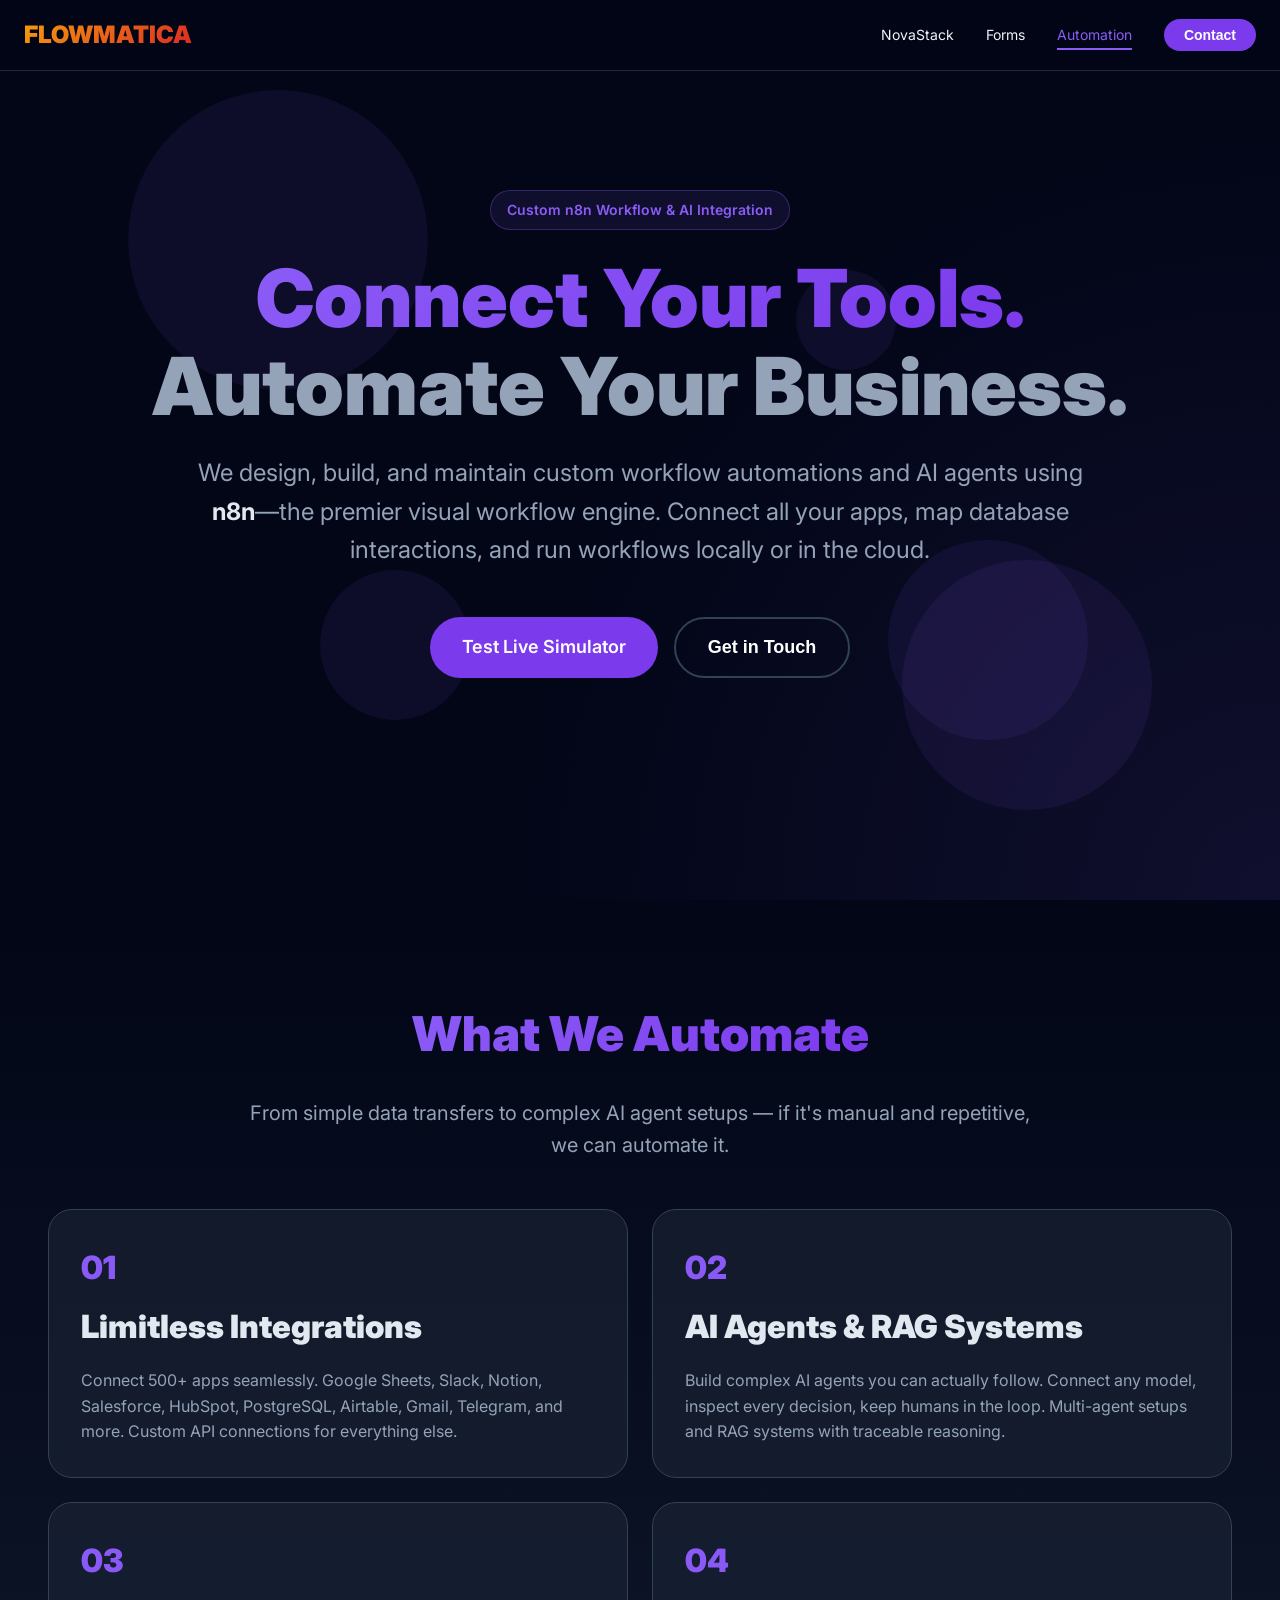
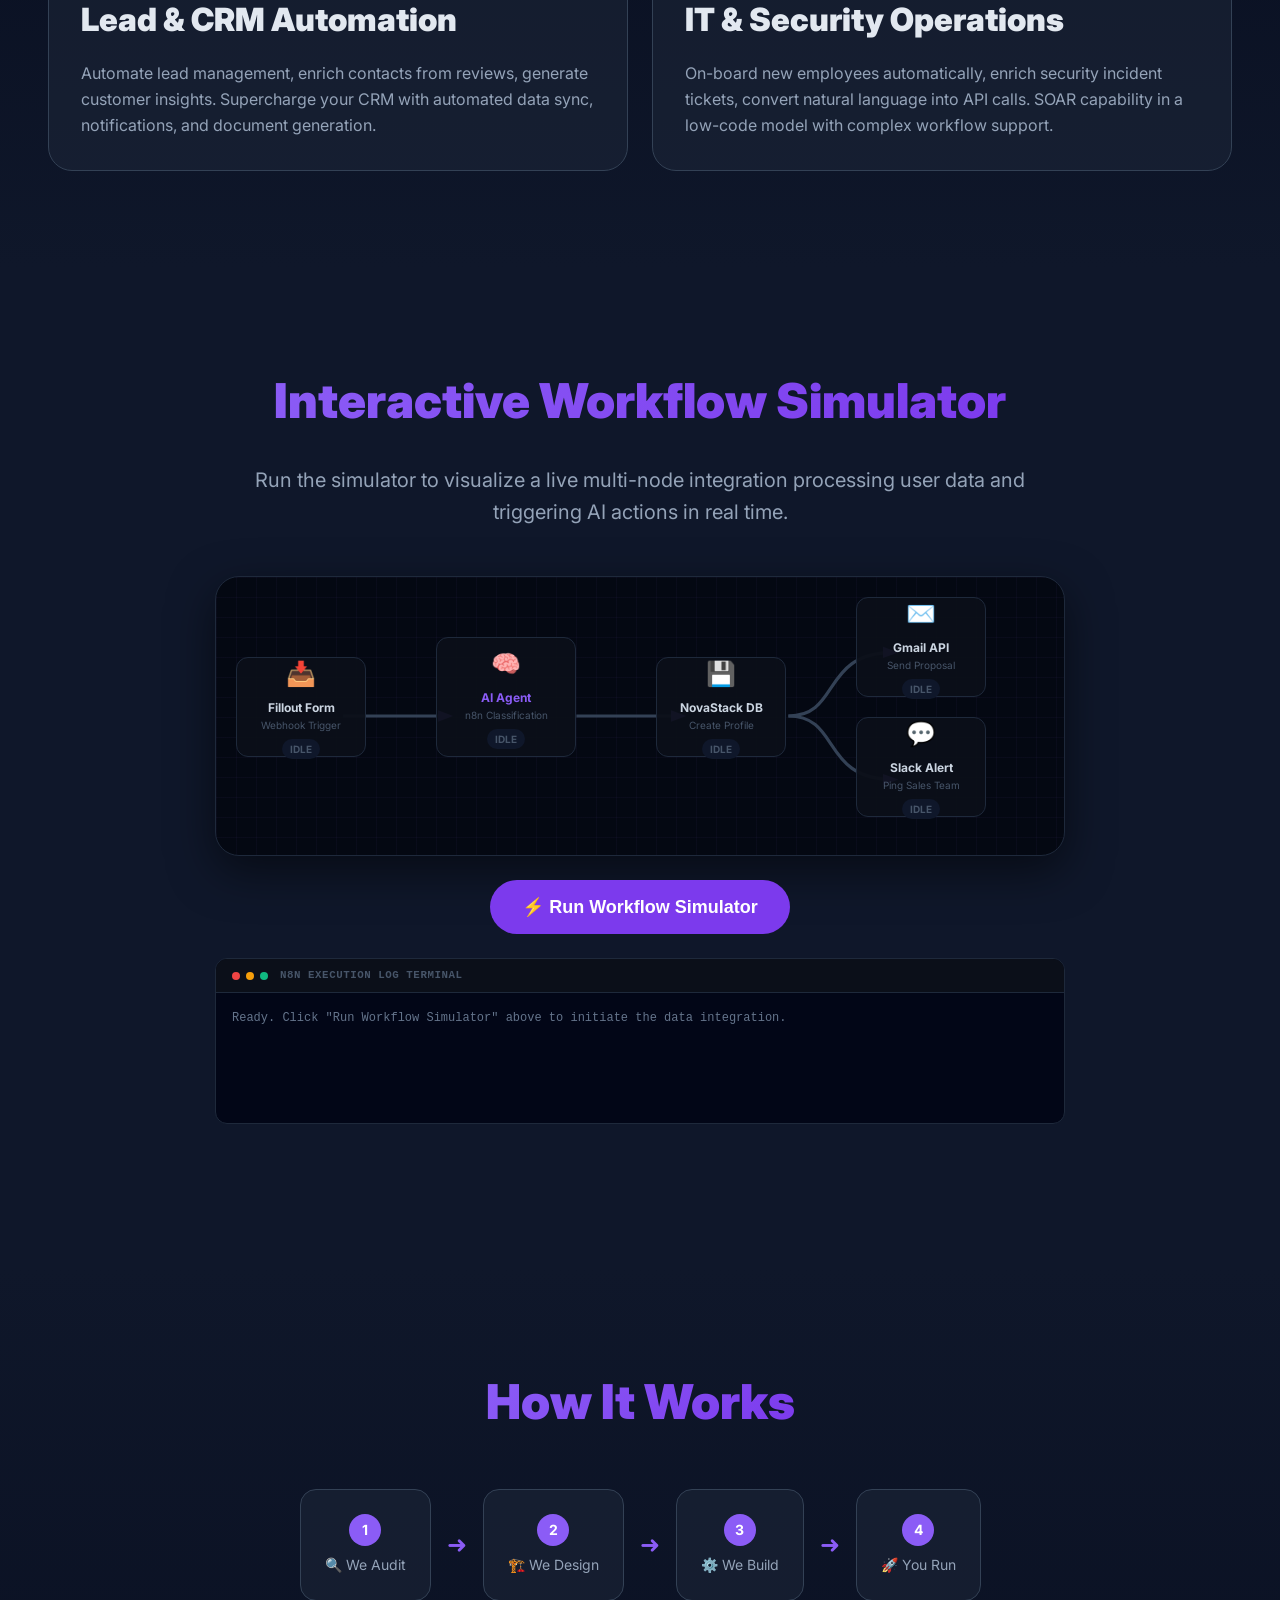
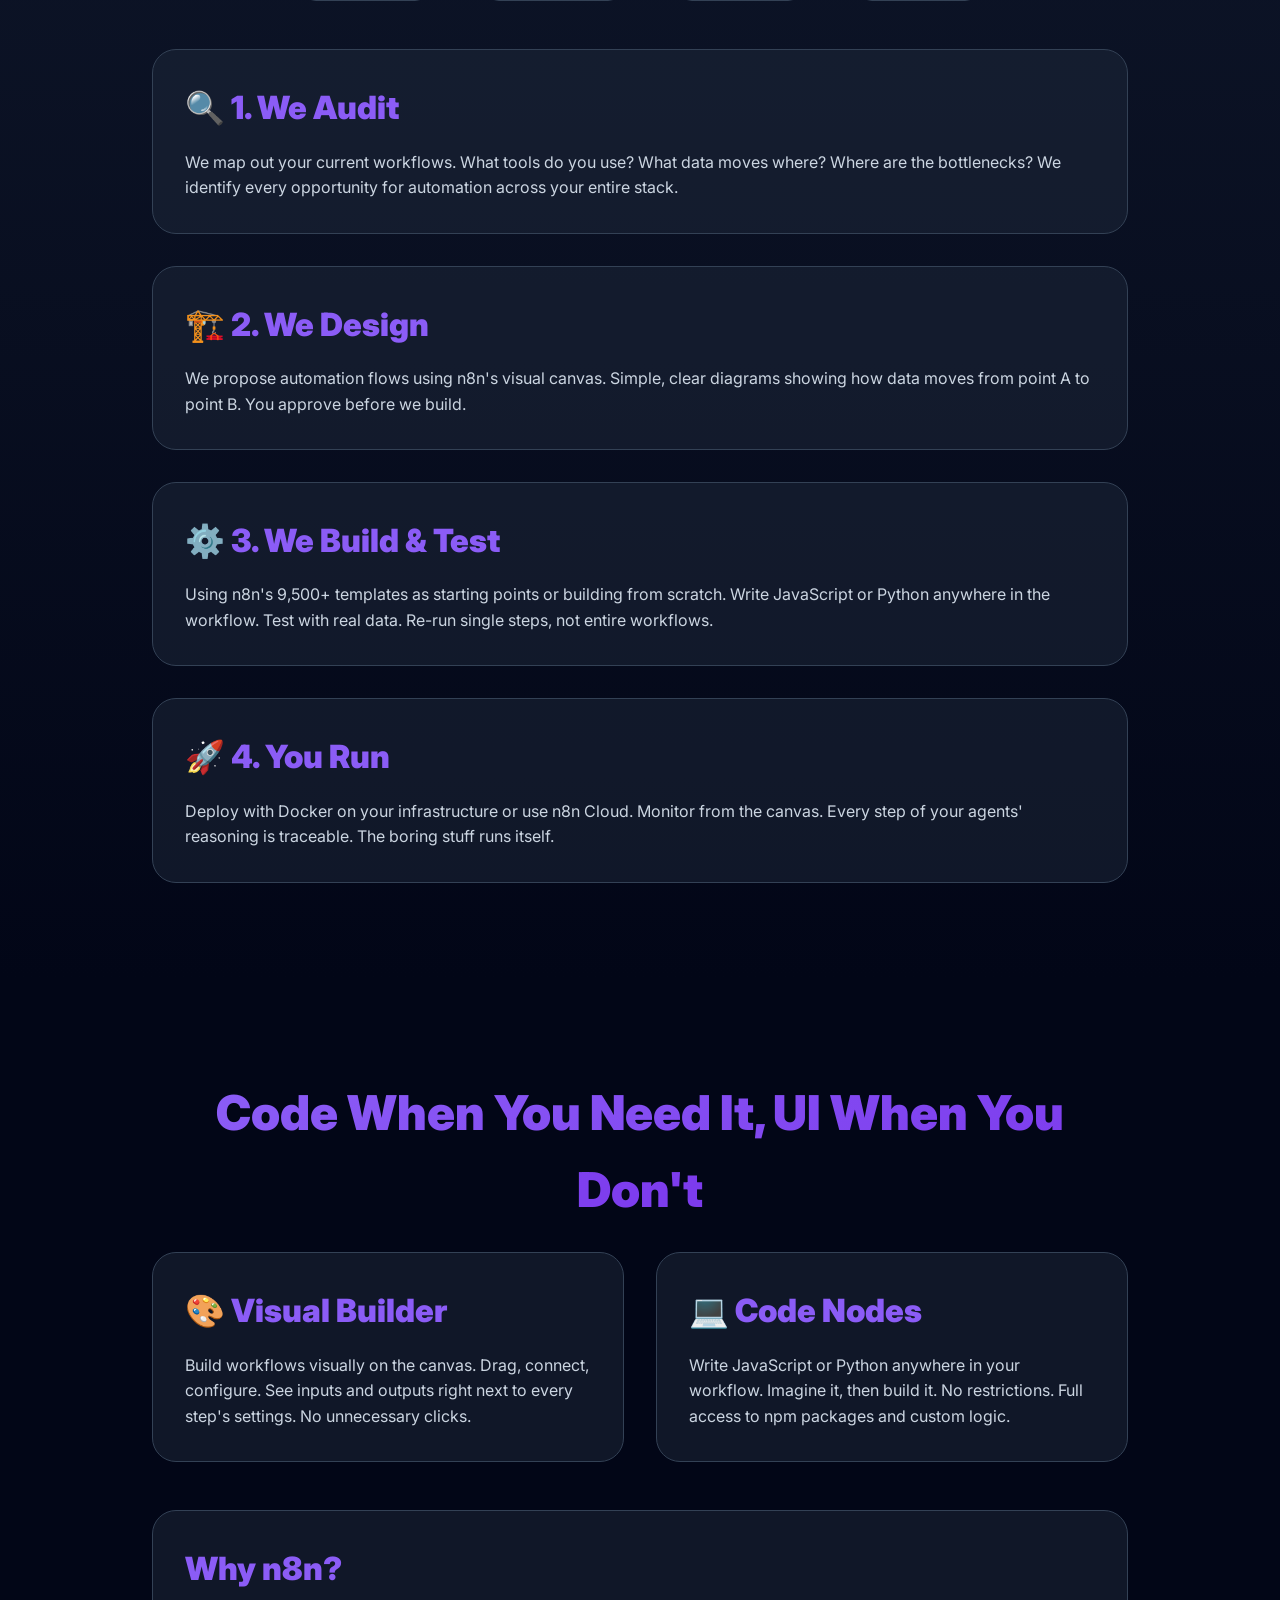
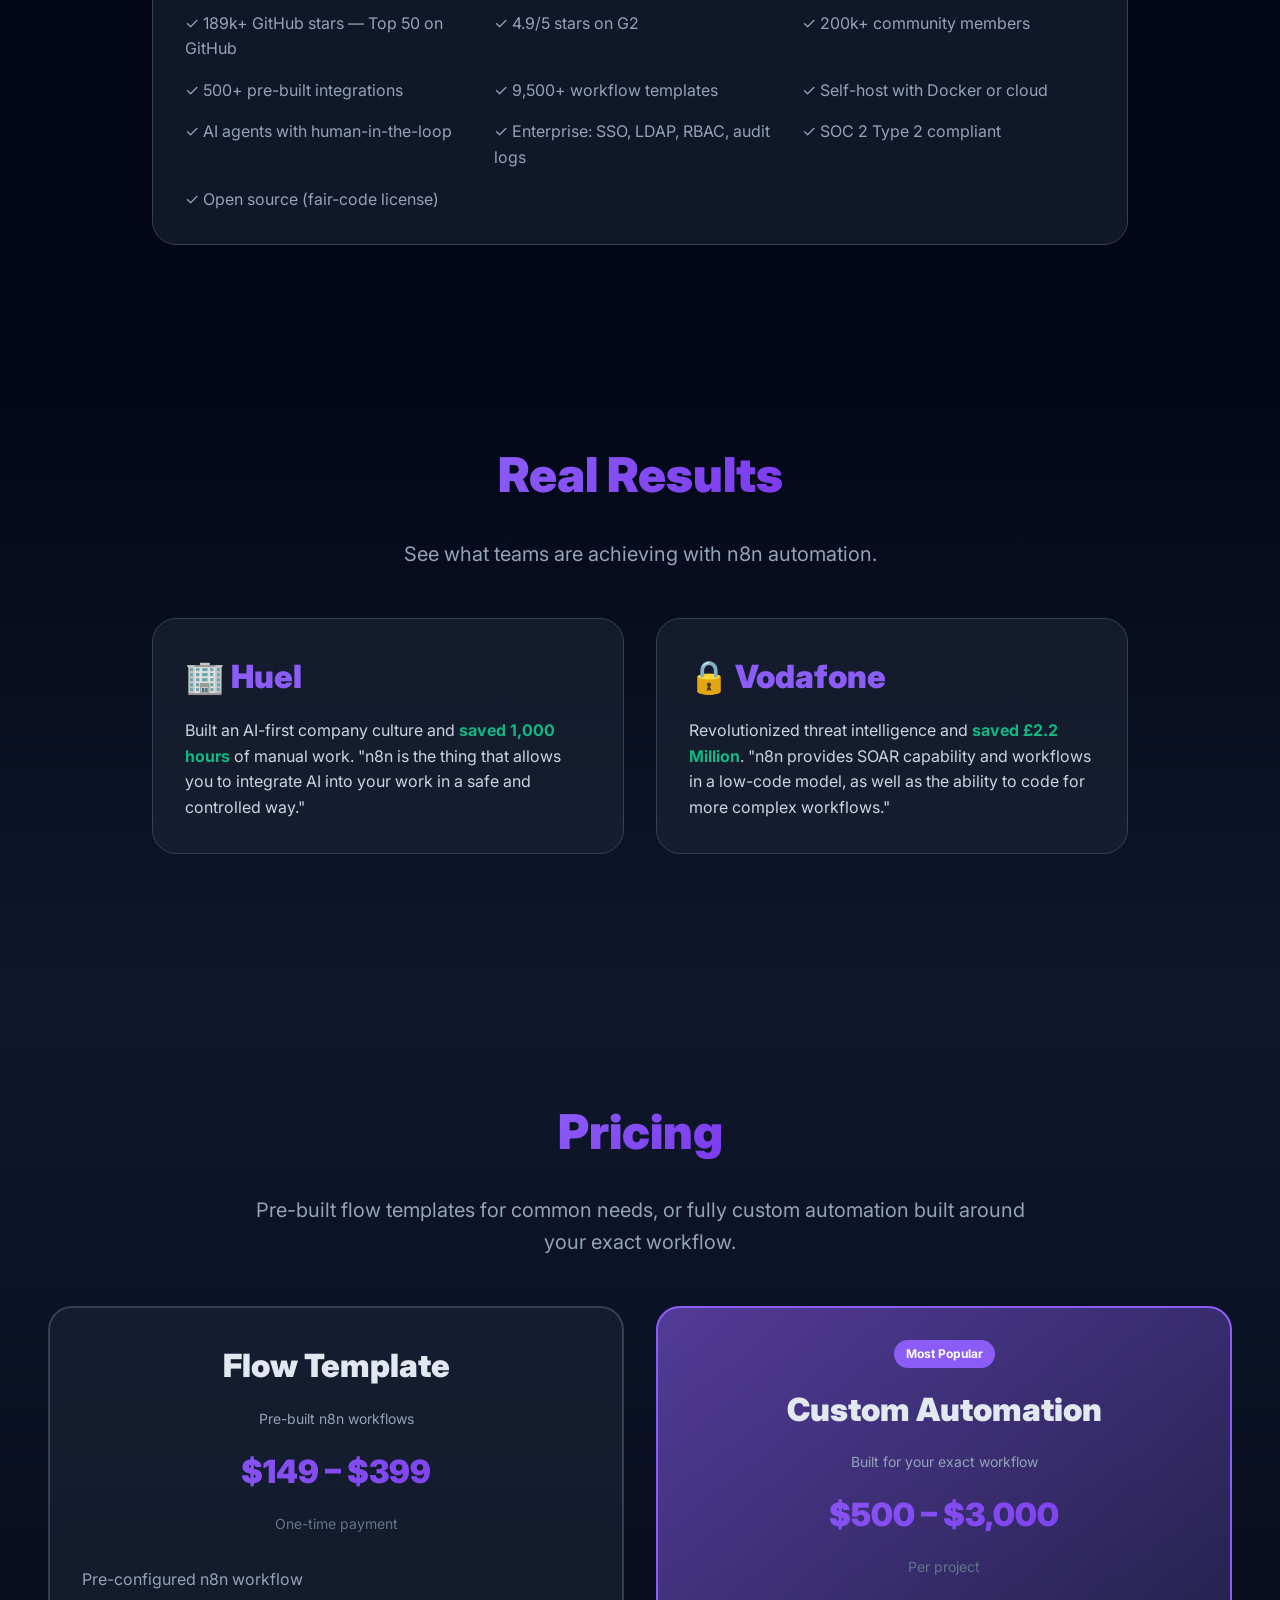
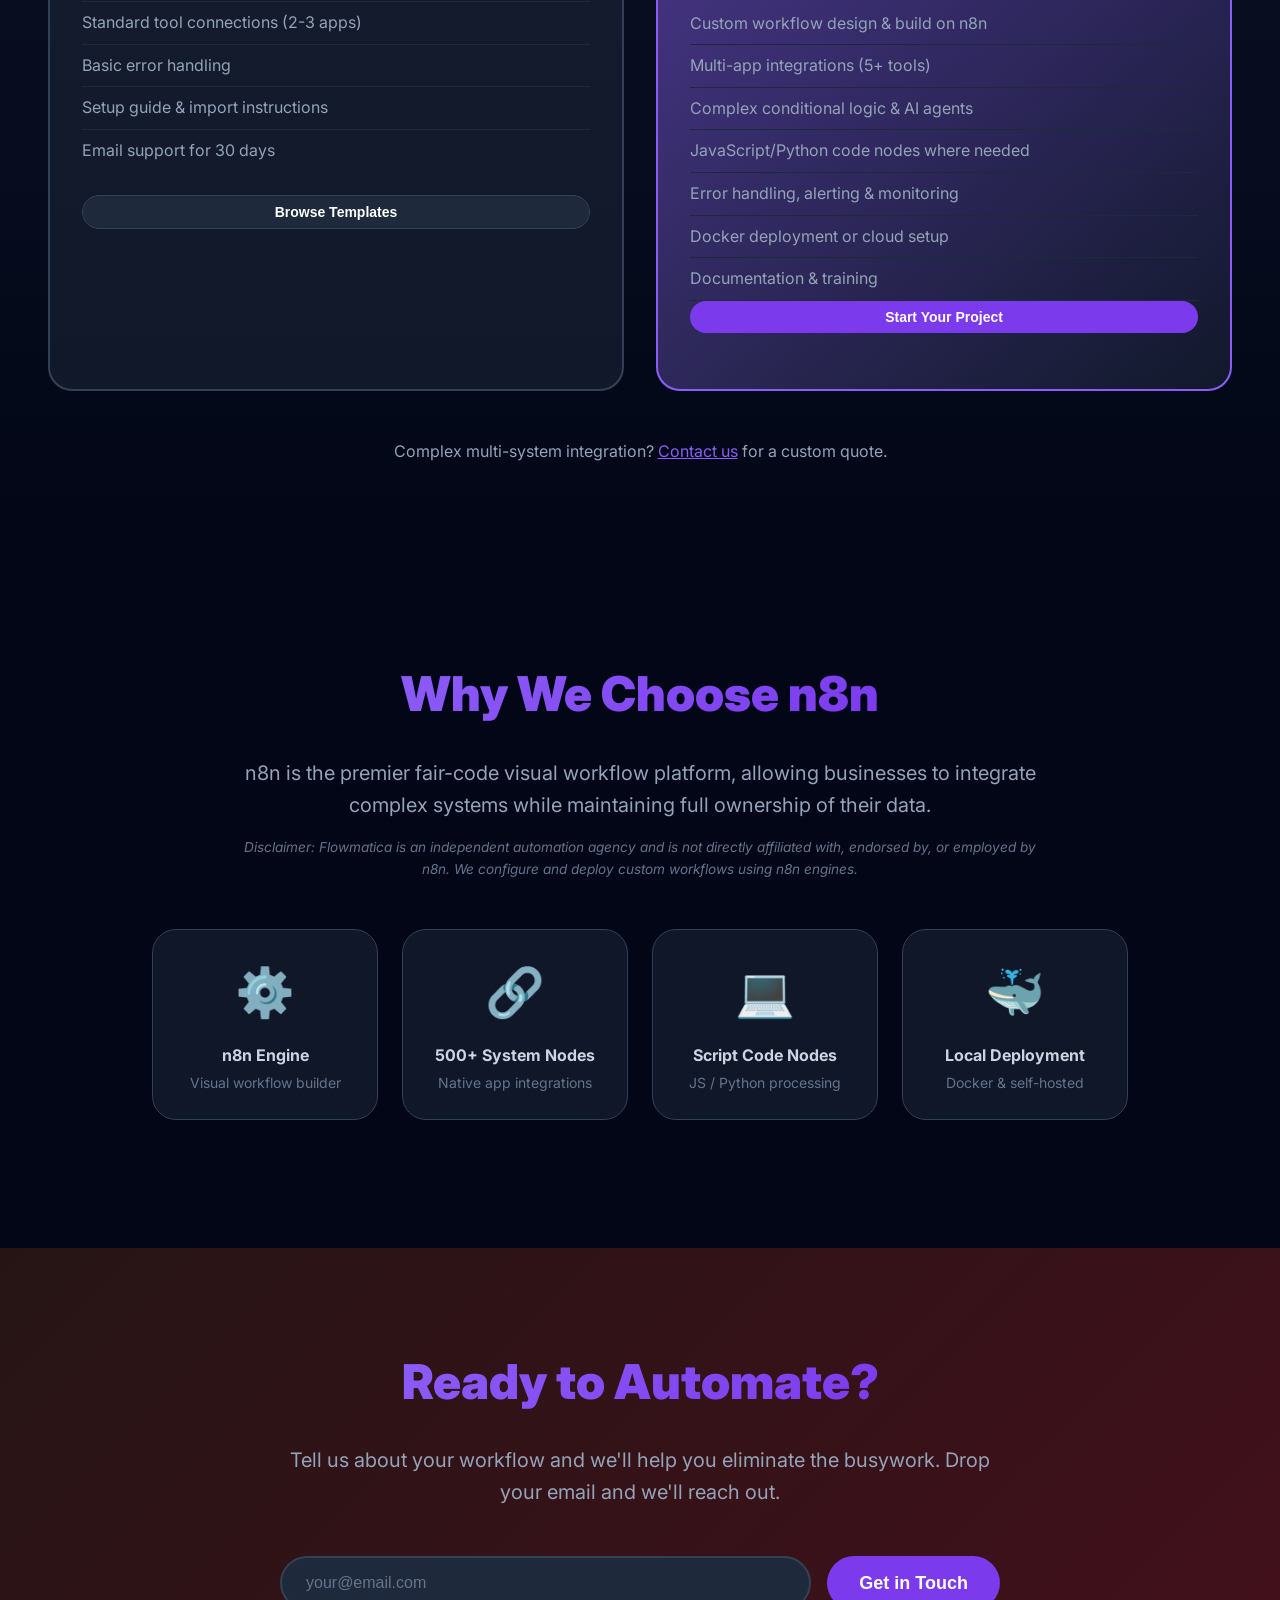
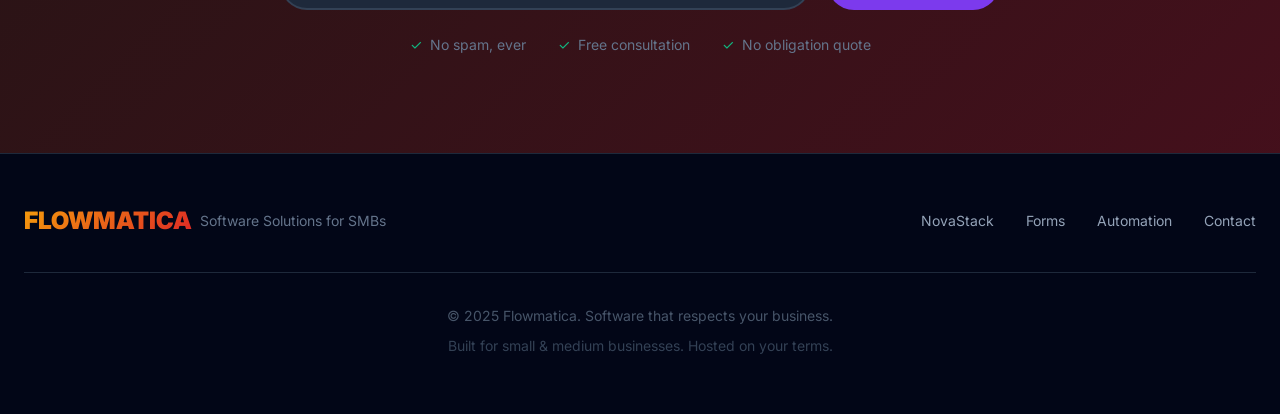
==== automation/index.html @ e6ad602b "Restructure to multi-page site: NovaStack, Forms, Automation pillars with pricing" ====
<!DOCTYPE html>
<html lang="en" class="pillar-purple">
<head>
  <meta charset="UTF-8">
  <title>Workflow Automation — Flowmatica</title>
  <meta name="viewport" content="width=device-width, initial-scale=1">
  <meta name="description" content="Custom n8n workflow integrations and AI agents. We map, design, build, and deploy self-hosted or cloud automations to connect your business tools.">
  <link href="https://fonts.googleapis.com/css2?family=Inter:wght@400;600;700;900&display=swap" rel="stylesheet">
  <link rel="stylesheet" href="../css/styles.css">
</head>
<body>
  <nav id="nav">
    <div class="nav-content">
      <a href="/" class="logo">FLOWMATICA</a>
      <div class="nav-links">
        <a href="/novastack/">NovaStack</a>
        <a href="/forms/">Forms</a>
        <a href="/automation/" class="active">Automation</a>
        <button class="btn btn-primary btn-shimmer" onclick="scrollToSignup()">Contact</button>
      </div>
      <button class="mobile-toggle" onclick="toggleMobile()">&#9776;</button>
    </div>
    <div class="mobile-menu" id="mobile-menu">
      <a href="/novastack/" onclick="toggleMobile()">NovaStack</a>
      <a href="/forms/" onclick="toggleMobile()">Forms</a>
      <a href="/automation/" class="active" onclick="toggleMobile()">Automation</a>
      <button class="btn btn-primary btn-shimmer" style="width: 100%; margin-top: 1rem;" onclick="scrollToSignup(); toggleMobile();">Contact</button>
    </div>
  </nav>

  <section class="hero">
    <div class="floating-shapes parallax-shapes">
      <div class="shape shape-1"></div>
      <div class="shape shape-2"></div>
      <div class="shape shape-3"></div>
      <div class="shape shape-4"></div>
      <div class="shape shape-5"></div>
    </div>
    <div class="hero-content">
      <div class="badge reveal">Custom n8n Workflow &amp; AI Integration</div>
      <h1 class="reveal reveal-delay-1">
        <span class="gradient-text">Connect Your Tools.</span><br>
        <span style="color: #94a3b8;">Automate Your Business.</span>
      </h1>
      <p class="hero-subtitle reveal reveal-delay-2">
        We design, build, and maintain custom workflow automations and AI agents using <strong>n8n</strong>—the premier visual workflow engine. Connect all your apps, map database interactions, and run workflows locally or in the cloud.
      </p>
      <div class="hero-cta reveal reveal-delay-3">
        <a href="#simulator" class="btn btn-primary btn-large btn-shimmer">Test Live Simulator</a>
        <button class="btn btn-outline btn-large" onclick="scrollToSignup()">Get in Touch</button>
      </div>
    </div>
  </section>

  <section id="what" class="bg-gradient-1">
    <div class="container">
      <h2><span class="gradient-text reveal">What We Automate</span></h2>
      <p class="section-subtitle reveal reveal-delay-1">From simple data transfers to complex AI agent setups — if it's manual and repetitive, we can automate it.</p>

      <div class="use-case-grid">
        <div class="use-case-card reveal reveal-delay-1">
          <div class="use-case-num">01</div>
          <h3 style="color: #e2e8f0;">Limitless Integrations</h3>
          <p style="color: #94a3b8;">Connect 500+ apps seamlessly. Google Sheets, Slack, Notion, Salesforce, HubSpot, PostgreSQL, Airtable, Gmail, Telegram, and more. Custom API connections for everything else.</p>
        </div>
        <div class="use-case-card reveal reveal-delay-2">
          <div class="use-case-num">02</div>
          <h3 style="color: #e2e8f0;">AI Agents &amp; RAG Systems</h3>
          <p style="color: #94a3b8;">Build complex AI agents you can actually follow. Connect any model, inspect every decision, keep humans in the loop. Multi-agent setups and RAG systems with traceable reasoning.</p>
        </div>
        <div class="use-case-card reveal reveal-delay-3">
          <div class="use-case-num">03</div>
          <h3 style="color: #e2e8f0;">Lead &amp; CRM Automation</h3>
          <p style="color: #94a3b8;">Automate lead management, enrich contacts from reviews, generate customer insights. Supercharge your CRM with automated data sync, notifications, and document generation.</p>
        </div>
        <div class="use-case-card reveal reveal-delay-4">
          <div class="use-case-num">04</div>
          <h3 style="color: #e2e8f0;">IT &amp; Security Operations</h3>
          <p style="color: #94a3b8;">On-board new employees automatically, enrich security incident tickets, convert natural language into API calls. SOAR capability in a low-code model with complex workflow support.</p>
        </div>
      </div>
    </div>
  </section>

  <section id="simulator" class="bg-dark">
    <div class="container">
      <h2><span class="gradient-text reveal">Interactive Workflow Simulator</span></h2>
      <p class="section-subtitle reveal reveal-delay-1">Run the simulator to visualize a live multi-node integration processing user data and triggering AI actions in real time.</p>

      <!-- Interactive n8n Simulator Section -->
      <div class="simulator-wrapper reveal reveal-delay-2">
        <div class="simulator-canvas">
          <div class="simulator-grid-bg"></div>
          
          <!-- SVG Connections -->
          <svg class="simulator-svg" viewBox="0 0 800 240">
            <!-- Defining arrows -->
            <defs>
              <marker id="arrow" viewBox="0 0 10 10" refX="6" refY="5" markerWidth="6" markerHeight="6" orient="auto-start-reverse">
                <path d="M 0 2 L 8 5 L 0 8 z" fill="#8b5cf6" />
              </marker>
            </defs>
            <!-- Paths -->
            <path id="path-1" d="M 120 120 L 220 120" stroke="#334155" stroke-width="3" fill="none" marker-end="url(#arrow)" />
            <path id="path-2" d="M 340 120 L 440 120" stroke="#334155" stroke-width="3" fill="none" marker-end="url(#arrow)" />
            
            <!-- Split Paths from DB -->
            <path id="path-3" d="M 540 120 C 590 120, 570 60, 640 60" stroke="#334155" stroke-width="3" fill="none" marker-end="url(#arrow)" />
            <path id="path-4" d="M 540 120 C 590 120, 570 180, 640 180" stroke="#334155" stroke-width="3" fill="none" marker-end="url(#arrow)" />

            <!-- Beams that will animate -->
            <path class="beam-path" id="beam-1" d="M 120 120 L 220 120" stroke="var(--pillar, #8b5cf6)" stroke-width="3" fill="none" stroke-dasharray="10 100" stroke-dashoffset="0" style="display: none;" />
            <path class="beam-path" id="beam-2" d="M 340 120 L 440 120" stroke="var(--pillar, #8b5cf6)" stroke-width="3" fill="none" stroke-dasharray="10 100" stroke-dashoffset="0" style="display: none;" />
            <path class="beam-path" id="beam-3" d="M 540 120 C 590 120, 570 60, 640 60" stroke="var(--pillar, #8b5cf6)" stroke-width="3" fill="none" stroke-dasharray="10 100" stroke-dashoffset="0" style="display: none;" />
            <path class="beam-path" id="beam-4" d="M 540 120 C 590 120, 570 180, 640 180" stroke="var(--pillar, #8b5cf6)" stroke-width="3" fill="none" stroke-dasharray="10 100" stroke-dashoffset="0" style="display: none;" />
          </svg>

          <!-- Nodes -->
          <!-- Node 1: Trigger -->
          <div class="sim-node" style="left: 20px; top: 80px;" id="node-trigger">
            <div class="sim-node-icon">📥</div>
            <div class="sim-node-name">Fillout Form</div>
            <div class="sim-node-desc">Webhook Trigger</div>
            <div class="sim-node-status sim-status-idle">Idle</div>
          </div>

          <!-- Node 2: AI Agent Router -->
          <div class="sim-node" style="left: 220px; top: 60px; width: 140px; height: 120px;" id="node-ai">
            <div class="sim-node-icon">🧠</div>
            <div class="sim-node-name" style="color: var(--pillar, #8b5cf6); font-weight: 700;">AI Agent</div>
            <div class="sim-node-desc">n8n Classification</div>
            <div class="sim-node-status sim-status-idle">Idle</div>
          </div>

          <!-- Node 3: Database (NovaStack) -->
          <div class="sim-node" style="left: 440px; top: 80px;" id="node-db">
            <div class="sim-node-icon">💾</div>
            <div class="sim-node-name">NovaStack DB</div>
            <div class="sim-node-desc">Create Profile</div>
            <div class="sim-node-status sim-status-idle">Idle</div>
          </div>

          <!-- Node 4: Email Output -->
          <div class="sim-node" style="left: 640px; top: 20px;" id="node-email">
            <div class="sim-node-icon">✉️</div>
            <div class="sim-node-name">Gmail API</div>
            <div class="sim-node-desc">Send Proposal</div>
            <div class="sim-node-status sim-status-idle">Idle</div>
          </div>

          <!-- Node 5: Slack Notification -->
          <div class="sim-node" style="left: 640px; top: 140px;" id="node-slack">
            <div class="sim-node-icon">💬</div>
            <div class="sim-node-name">Slack Alert</div>
            <div class="sim-node-desc">Ping Sales Team</div>
            <div class="sim-node-status sim-status-idle">Idle</div>
          </div>
        </div>

        <div class="simulator-controls">
          <button class="btn btn-primary btn-large btn-shimmer" id="btn-run-sim" onclick="runWorkflowSimulation()">
            ⚡ Run Workflow Simulator
          </button>
        </div>

        <!-- CLI Console Log Output -->
        <div class="sim-console">
          <div class="console-header">
            <div class="console-dots"><span class="dot-red"></span><span class="dot-yellow"></span><span class="dot-green"></span></div>
            <span class="console-title">n8n execution log terminal</span>
          </div>
          <div class="console-body" id="sim-log-terminal">
            <div style="color: #64748b;">Ready. Click "Run Workflow Simulator" above to initiate the data integration.</div>
          </div>
        </div>
      </div>
    </div>
  </section>

  <script>
    function runWorkflowSimulation() {
      const btn = document.getElementById('btn-run-sim');
      const terminal = document.getElementById('sim-log-terminal');
      
      const nTrigger = document.getElementById('node-trigger');
      const nAi = document.getElementById('node-ai');
      const nDb = document.getElementById('node-db');
      const nEmail = document.getElementById('node-email');
      const nSlack = document.getElementById('node-slack');
      
      const sTrigger = nTrigger.querySelector('.sim-node-status');
      const sAi = nAi.querySelector('.sim-node-status');
      const sDb = nDb.querySelector('.sim-node-status');
      const sEmail = nEmail.querySelector('.sim-node-status');
      const sSlack = nSlack.querySelector('.sim-node-status');

      const b1 = document.getElementById('beam-1');
      const b2 = document.getElementById('beam-2');
      const b3 = document.getElementById('beam-3');
      const b4 = document.getElementById('beam-4');

      btn.disabled = true;
      btn.textContent = '⚡ Simulation Running...';
      terminal.innerHTML = '<div style="color: #64748b;">Initializing workflow nodes...</div>';
      
      const statuses = [sTrigger, sAi, sDb, sEmail, sSlack];
      statuses.forEach(s => {
        s.className = 'sim-node-status sim-status-idle';
        s.textContent = 'Idle';
      });
      
      [b1, b2, b3, b4].forEach(b => b.style.display = 'none');

      function log(message, color = '#a78bfa') {
        const time = new Date().toLocaleTimeString();
        const div = document.createElement('div');
        div.className = 'console-line';
        div.style.color = color;
        div.innerHTML = `<span style="color: #64748b;">[${time}]</span> ${message}`;
        terminal.appendChild(div);
        terminal.scrollTop = terminal.scrollHeight;
      }

      setTimeout(() => {
        sTrigger.className = 'sim-node-status sim-status-running';
        sTrigger.textContent = 'Triggered';
        log('📥 Webhook trigger received: Fillout form submission registered.', '#fbbf24');
        
        setTimeout(() => {
          sTrigger.className = 'sim-node-status sim-status-success';
          sTrigger.textContent = 'Success';
          b1.style.display = 'block';
          log('✓ Webhook validated. Payload forwarded to AI classification node.', '#10b981');
          
          setTimeout(() => {
            sAi.className = 'sim-node-status sim-status-running';
            sAi.textContent = 'Processing';
            log('🧠 AI Router: Parsing client request with GPT-4o model...', '#fbbf24');
            
            setTimeout(() => {
              sAi.className = 'sim-node-status sim-status-success';
              sAi.textContent = 'Success';
              b2.style.display = 'block';
              log('✓ AI Router: Classified as "Enterprise Integration". Budget constraint checked: OK.', '#10b981');
              
              setTimeout(() => {
                sDb.className = 'sim-node-status sim-status-running';
                sDb.textContent = 'Writing';
                log('💾 PocketBase: Creating client account profile and logging intake request...', '#fbbf24');
                
                setTimeout(() => {
                  sDb.className = 'sim-node-status sim-status-success';
                  sDb.textContent = 'Success';
                  b3.style.display = 'block';
                  b4.style.display = 'block';
                  log('✓ PocketBase: Saved entry ID "ENT-4082". Firing notifications.', '#10b981');
                  
                  setTimeout(() => {
                    sEmail.className = 'sim-node-status sim-status-running';
                    sSlack.className = 'sim-node-status sim-status-running';
                    log('✉️ Gmail: Rendering proposal template payload...', '#fbbf24');
                    log('💬 Slack API: Preparing channel payload for #leads-alerts...', '#fbbf24');
                    
                    setTimeout(() => {
                      sEmail.className = 'sim-node-status sim-status-success';
                      sEmail.textContent = 'Success';
                      log('✓ Gmail: Custom proposal email successfully sent to client.', '#10b981');
                      
                      sSlack.className = 'sim-node-status sim-status-success';
                      sSlack.textContent = 'Success';
                      log('✓ Slack: Notification dispatched to #leads channel.', '#10b981');
                      
                      log('🎉 Workflow execution completed successfully in 4.8s.', '#a78bfa');
                      btn.disabled = false;
                      btn.textContent = '⚡ Run Workflow Simulator';
                    }, 1200);
                  }, 1000);
                }, 1000);
              }, 1000);
            }, 1500);
          }, 800);
        }, 800);
      }, 500);
    }
  </script>

  <section id="how" class="bg-gradient-2">
    <div class="container-md">
      <h2><span class="gradient-text reveal">How It Works</span></h2>

      <div class="step-flow reveal reveal-delay-1">
        <div class="step-item">
          <div class="step-number">1</div>
          <div class="step-label">&#x1f50d; We Audit</div>
        </div>
        <div class="step-arrow">&#x279c;</div>
        <div class="step-item">
          <div class="step-number">2</div>
          <div class="step-label">&#x1f3d7;&#xfe0f; We Design</div>
        </div>
        <div class="step-arrow">&#x279c;</div>
        <div class="step-item">
          <div class="step-number">3</div>
          <div class="step-label">&#x2699;&#xfe0f; We Build</div>
        </div>
        <div class="step-arrow">&#x279c;</div>
        <div class="step-item">
          <div class="step-number">4</div>
          <div class="step-label">&#x1f680; You Run</div>
        </div>
      </div>

      <div style="display: grid; gap: 2rem; margin-top: 2rem;">
        <div class="card card-glow reveal reveal-delay-1">
          <h3 style="color: var(--pillar, #fbbf24);">&#x1f50d; 1. We Audit</h3>
          <p style="color: #cbd5e1;">We map out your current workflows. What tools do you use? What data moves where? Where are the bottlenecks? We identify every opportunity for automation across your entire stack.</p>
        </div>
        <div class="card card-glow reveal reveal-delay-2">
          <h3 style="color: var(--pillar, #fbbf24);">&#x1f3d7;&#xfe0f; 2. We Design</h3>
          <p style="color: #cbd5e1;">We propose automation flows using n8n's visual canvas. Simple, clear diagrams showing how data moves from point A to point B. You approve before we build.</p>
        </div>
        <div class="card card-glow reveal reveal-delay-3">
          <h3 style="color: var(--pillar, #fbbf24);">&#x2699;&#xfe0f; 3. We Build &amp; Test</h3>
          <p style="color: #cbd5e1;">Using n8n's 9,500+ templates as starting points or building from scratch. Write JavaScript or Python anywhere in the workflow. Test with real data. Re-run single steps, not entire workflows.</p>
        </div>
        <div class="card card-glow reveal reveal-delay-4">
          <h3 style="color: var(--pillar, #fbbf24);">&#x1f680; 4. You Run</h3>
          <p style="color: #cbd5e1;">Deploy with Docker on your infrastructure or use n8n Cloud. Monitor from the canvas. Every step of your agents' reasoning is traceable. The boring stuff runs itself.</p>
        </div>
      </div>
    </div>
  </section>

  <section class="bg-darker">
    <div class="container-md">
      <h2><span class="gradient-text reveal">Code When You Need It, UI When You Don't</span></h2>

      <div class="card-grid">
        <div class="card card-glow reveal reveal-delay-1">
          <h3 style="color: var(--pillar, #8b5cf6);">&#x1f3a8; Visual Builder</h3>
          <p style="color: #cbd5e1;">Build workflows visually on the canvas. Drag, connect, configure. See inputs and outputs right next to every step's settings. No unnecessary clicks.</p>
        </div>
        <div class="card card-glow reveal reveal-delay-2">
          <h3 style="color: var(--pillar, #8b5cf6);">&#x1f4bb; Code Nodes</h3>
          <p style="color: #cbd5e1;">Write JavaScript or Python anywhere in your workflow. Imagine it, then build it. No restrictions. Full access to npm packages and custom logic.</p>
        </div>
      </div>

      <div class="card card-glow reveal" style="margin-top: 2rem; text-align: left;">
        <h3 style="margin-bottom: 1rem; color: var(--pillar, #8b5cf6);">Why n8n?</h3>
        <div style="display: grid; grid-template-columns: repeat(auto-fit, minmax(280px, 1fr)); gap: 1rem; color: #94a3b8;">
          <p>&#x2713; 189k+ GitHub stars — Top 50 on GitHub</p>
          <p>&#x2713; 4.9/5 stars on G2</p>
          <p>&#x2713; 200k+ community members</p>
          <p>&#x2713; 500+ pre-built integrations</p>
          <p>&#x2713; 9,500+ workflow templates</p>
          <p>&#x2713; Self-host with Docker or cloud</p>
          <p>&#x2713; AI agents with human-in-the-loop</p>
          <p>&#x2713; Enterprise: SSO, LDAP, RBAC, audit logs</p>
          <p>&#x2713; SOC 2 Type 2 compliant</p>
          <p>&#x2713; Open source (fair-code license)</p>
        </div>
      </div>
    </div>
  </section>

  <section class="bg-gradient-1">
    <div class="container-md">
      <h2><span class="gradient-text reveal">Real Results</span></h2>
      <p class="section-subtitle reveal reveal-delay-1">See what teams are achieving with n8n automation.</p>

      <div class="card-grid">
        <div class="card card-glow reveal reveal-delay-1">
          <h3 style="color: var(--pillar, #8b5cf6);">&#x1f3e2; Huel</h3>
          <p style="color: #cbd5e1;">Built an AI-first company culture and <strong style="color: #10b981;">saved 1,000 hours</strong> of manual work. "n8n is the thing that allows you to integrate AI into your work in a safe and controlled way."</p>
        </div>
        <div class="card card-glow reveal reveal-delay-2">
          <h3 style="color: var(--pillar, #8b5cf6);">&#x1f512; Vodafone</h3>
          <p style="color: #cbd5e1;">Revolutionized threat intelligence and <strong style="color: #10b981;">saved &#xa3;2.2 Million</strong>. "n8n provides SOAR capability and workflows in a low-code model, as well as the ability to code for more complex workflows."</p>
        </div>
      </div>
    </div>
  </section>

  <section id="pricing" class="bg-gradient-2">
    <div class="container">
      <h2><span class="gradient-text reveal">Pricing</span></h2>
      <p class="section-subtitle reveal reveal-delay-1">Pre-built flow templates for common needs, or fully custom automation built around your exact workflow.</p>

      <div class="card-grid">
        <div class="service-card reveal reveal-delay-1">
          <div class="text-center">
            <h3 style="color: #e2e8f0;">Flow Template</h3>
            <p style="color: #94a3b8; font-size: 0.875rem;">Pre-built n8n workflows</p>
            <div class="service-price">$149 – $399</div>
            <p style="color: #64748b; font-size: 0.875rem;">One-time payment</p>
          </div>
          <ul class="service-features">
            <li>Pre-configured n8n workflow</li>
            <li>Standard tool connections (2-3 apps)</li>
            <li>Basic error handling</li>
            <li>Setup guide &amp; import instructions</li>
            <li>Email support for 30 days</li>
          </ul>
          <button class="btn btn-secondary" style="width: 100%;" onclick="scrollToSignup()">Browse Templates</button>
        </div>

        <div class="service-card featured reveal reveal-delay-2">
          <div class="text-center">
            <span class="service-badge">Most Popular</span>
            <h3 style="color: #e2e8f0;">Custom Automation</h3>
            <p style="color: #94a3b8; font-size: 0.875rem;">Built for your exact workflow</p>
            <div class="service-price">$500 – $3,000</div>
            <p style="color: #64748b; font-size: 0.875rem;">Per project</p>
          </div>
          <ul class="service-features">
            <li>Custom workflow design &amp; build on n8n</li>
            <li>Multi-app integrations (5+ tools)</li>
            <li>Complex conditional logic &amp; AI agents</li>
            <li>JavaScript/Python code nodes where needed</li>
            <li>Error handling, alerting &amp; monitoring</li>
            <li>Docker deployment or cloud setup</li>
            <li>Documentation &amp; training</li>
          <button class="btn btn-primary btn-shimmer" style="width: 100%;" onclick="scrollToSignup()">Start Your Project</button>
        </div>
      </div>

      <div class="text-center reveal" style="margin-top: 2rem; color: #94a3b8;">
        <p>Complex multi-system integration? <a href="#signup" style="color: var(--pillar, #f59e0b); text-decoration: underline;">Contact us</a> for a custom quote.</p>
      </div>
    </div>
  </section>

  <section class="bg-darker">
    <div class="container-md text-center">
      <h2><span class="gradient-text reveal">Why We Choose n8n</span></h2>
      <p class="section-subtitle reveal reveal-delay-1">
        n8n is the premier fair-code visual workflow platform, allowing businesses to integrate complex systems while maintaining full ownership of their data.<br>
        <span style="font-size: 0.85rem; color: #64748b; display: block; margin-top: 1rem;"><em>Disclaimer: Flowmatica is an independent automation agency and is not directly affiliated with, endorsed by, or employed by n8n. We configure and deploy custom workflows using n8n engines.</em></span>
      </p>

      <div class="tech-grid">
        <div class="tech-item reveal reveal-delay-1">
          <div class="tech-icon">&#x2699;&#xfe0f;</div>
          <div class="tech-name">n8n Engine</div>
          <div class="tech-desc">Visual workflow builder</div>
        </div>
        <div class="tech-item reveal reveal-delay-2">
          <div class="tech-icon">&#x1f517;</div>
          <div class="tech-name">500+ System Nodes</div>
          <div class="tech-desc">Native app integrations</div>
        </div>
        <div class="tech-item reveal reveal-delay-3">
          <div class="tech-icon">&#x1f4bb;</div>
          <div class="tech-name">Script Code Nodes</div>
          <div class="tech-desc">JS / Python processing</div>
        </div>
        <div class="tech-item reveal reveal-delay-4">
          <div class="tech-icon">&#x1f433;</div>
          <div class="tech-name">Local Deployment</div>
          <div class="tech-desc">Docker &amp; self-hosted</div>
        </div>
      </div>
    </div>
  </section>

  <section id="signup" class="bg-gradient-hero">
    <div class="container-sm">
      <h2><span class="gradient-text reveal">Ready to Automate?</span></h2>
      <p class="section-subtitle reveal reveal-delay-1">Tell us about your workflow and we'll help you eliminate the busywork. Drop your email and we'll reach out.</p>

      <form class="signup-form reveal reveal-delay-2" onsubmit="handleSignup(event)">
        <input type="email" class="email-input" placeholder="your@email.com" required>
        <button type="submit" class="btn btn-primary btn-large btn-shimmer">Get in Touch</button>
      </form>

      <div class="signup-benefits reveal reveal-delay-3">
        <div class="benefit-item"><span style="color: #10b981;">&#x2713;</span> No spam, ever</div>
        <div class="benefit-item"><span style="color: #10b981;">&#x2713;</span> Free consultation</div>
        <div class="benefit-item"><span style="color: #10b981;">&#x2713;</span> No obligation quote</div>
      </div>

      <div class="success-message" id="success-message">
        <p style="color: #10b981; font-weight: 700; margin-bottom: 0.5rem;">&#x1f389; Message sent!</p>
        <p style="color: #cbd5e1;">Thanks for reaching out. We'll get back to you within 1-2 business days.</p>
      </div>
    </div>
  </section>

  <footer>
    <div class="footer-content">
      <div style="display: flex; align-items: center; gap: 0.5rem;">
        <a href="/" class="logo">FLOWMATICA</a>
        <span style="color: #64748b; font-size: 0.875rem;">Software Solutions for SMBs</span>
      </div>
      <div class="footer-links">
        <a href="/novastack/">NovaStack</a>
        <a href="/forms/">Forms</a>
        <a href="/automation/">Automation</a>
        <a href="mailto:hello@flowmatica.ca">Contact</a>
      </div>
    </div>
    <div class="footer-bottom">
      <p>&copy; 2025 Flowmatica. Software that respects your business.</p>
      <p style="color: #334155;">Built for small &amp; medium businesses. Hosted on your terms.</p>
    </div>
  </footer>

  <script src="../js/main.js"></script>
</body>
</html>
---- css/styles.css ----
* {
  margin: 0;
  padding: 0;
  box-sizing: border-box;
}

body {
  font-family: 'Inter', -apple-system, BlinkMacSystemFont, 'Segoe UI', sans-serif;
  background: #020617;
  color: #f1f5f9;
  line-height: 1.6;
  -webkit-font-smoothing: antialiased;
  overflow-x: hidden;
}

html {
  scroll-behavior: smooth;
}

.container {
  max-width: 1280px;
  margin: 0 auto;
  padding: 0 1.5rem;
}

.container-sm {
  max-width: 768px;
  margin: 0 auto;
  padding: 0 1.5rem;
}

.container-md {
  max-width: 1024px;
  margin: 0 auto;
  padding: 0 1.5rem;
}

/* Pillar Color Variables */
:root {
  --pillar: #f59e0b;
  --pillar-dark: #d97706;
  --pillar-glow: rgba(245, 158, 11, 0.3);
  --pillar-bg: rgba(245, 158, 11, 0.1);
  --pillar-border: rgba(245, 158, 11, 0.3);
}

.pillar-blue {
  --pillar: #3b82f6;
  --pillar-dark: #2563eb;
  --pillar-glow: rgba(59, 130, 246, 0.3);
  --pillar-bg: rgba(59, 130, 246, 0.1);
  --pillar-border: rgba(59, 130, 246, 0.3);
}

.pillar-green {
  --pillar: #10b981;
  --pillar-dark: #059669;
  --pillar-glow: rgba(16, 185, 129, 0.3);
  --pillar-bg: rgba(16, 185, 129, 0.1);
  --pillar-border: rgba(16, 185, 129, 0.3);
}

.pillar-purple {
  --pillar: #8b5cf6;
  --pillar-dark: #7c3aed;
  --pillar-glow: rgba(139, 92, 246, 0.3);
  --pillar-bg: rgba(139, 92, 246, 0.1);
  --pillar-border: rgba(139, 92, 246, 0.3);
}

/* Navigation */
nav {
  position: fixed;
  top: 0;
  width: 100%;
  background: rgba(2, 6, 23, 0.9);
  backdrop-filter: blur(20px);
  border-bottom: 1px solid #1e293b;
  z-index: 1000;
  transition: box-shadow 0.3s;
}

nav.scrolled {
  box-shadow: 0 10px 30px rgba(0,0,0,0.3);
}

.nav-content {
  display: flex;
  justify-content: space-between;
  align-items: center;
  padding: 1rem 1.5rem;
  max-width: 1280px;
  margin: 0 auto;
}

.logo {
  font-size: 1.5rem;
  font-weight: 900;
  background: linear-gradient(135deg, #f59e0b 0%, #dc2626 100%);
  -webkit-background-clip: text;
  -webkit-text-fill-color: transparent;
  background-clip: text;
  text-decoration: none;
}

.nav-links {
  display: flex;
  gap: 2rem;
  align-items: center;
}

.nav-links a {
  color: #f1f5f9;
  text-decoration: none;
  font-size: 0.875rem;
  transition: color 0.3s;
  position: relative;
}

.nav-links a::after {
  content: '';
  position: absolute;
  bottom: -4px;
  left: 0;
  width: 0;
  height: 2px;
  background: var(--pillar, #f59e0b);
  transition: width 0.3s ease;
}

.nav-links a:hover::after,
.nav-links a.active::after {
  width: 100%;
}

.nav-links a:hover,
.nav-links a.active {
  color: var(--pillar, #f59e0b);
}

.btn {
  padding: 0.5rem 1.25rem;
  border-radius: 9999px;
  font-weight: 600;
  font-size: 0.875rem;
  cursor: pointer;
  border: none;
  transition: all 0.3s;
  text-decoration: none;
  display: inline-block;
  position: relative;
  overflow: hidden;
}

.btn-primary {
  background: var(--pillar-dark, #d97706);
  color: white;
}

.btn-primary:hover {
  background: var(--pillar, #f59e0b);
  transform: scale(1.05);
  box-shadow: 0 0 20px var(--pillar-glow, rgba(245, 158, 11, 0.4));
}

.btn-secondary {
  background: #1e293b;
  color: white;
  border: 1px solid #334155;
}

.btn-secondary:hover {
  background: #334155;
}

.btn-large {
  padding: 1rem 2rem;
  font-size: 1.125rem;
}

.btn-outline {
  background: transparent;
  border: 2px solid #334155;
  color: white;
}

.btn-outline:hover {
  border-color: var(--pillar, #f59e0b);
  box-shadow: 0 0 20px var(--pillar-glow, rgba(245, 158, 11, 0.2));
}

.btn-success {
  background: #059669;
}

.btn-success:hover {
  background: #10b981;
}

/* Mobile Menu */
.mobile-toggle {
  display: none;
  background: none;
  border: none;
  color: #cbd5e1;
  font-size: 1.5rem;
  cursor: pointer;
}

.mobile-menu {
  display: none;
  background: #0f172a;
  border-top: 1px solid #1e293b;
  padding: 1rem;
}

.mobile-menu.active {
  display: block;
}

.mobile-menu a {
  display: block;
  padding: 0.75rem;
  color: #f1f5f9;
  text-decoration: none;
  transition: color 0.3s;
}

.mobile-menu a:hover,
.mobile-menu a.active {
  color: var(--pillar, #f59e0b);
}

@media (max-width: 768px) {
  .nav-links {
    display: none;
  }
  .mobile-toggle {
    display: block;
  }
}

/* Hero Section */
.hero {
  min-height: 100vh;
  display: flex;
  align-items: center;
  justify-content: center;
  text-align: center;
  padding: 6rem 1.5rem 4rem;
  position: relative;
  overflow: hidden;
}

.hero::before {
  content: '';
  position: absolute;
  inset: 0;
  background: radial-gradient(circle at 50% 50%, var(--pillar-bg, rgba(245, 158, 11, 0.1)), transparent 50%);
  animation: gradientShift 8s ease infinite;
  background-size: 200% 200%;
}

.hero-content {
  position: relative;
  z-index: 10;
  max-width: 1100px;
  margin: 0 auto;
}

/* Floating Shapes */
.floating-shapes {
  position: absolute;
  inset: 0;
  overflow: hidden;
  pointer-events: none;
  z-index: 1;
}

.shape {
  position: absolute;
  border-radius: 50%;
  opacity: 0.08;
  animation: float 6s ease-in-out infinite;
}

.shape-1 {
  width: 300px;
  height: 300px;
  background: var(--pillar, #f59e0b);
  top: 10%;
  left: 10%;
  animation-delay: 0s;
  animation-duration: 8s;
}

.shape-2 {
  width: 200px;
  height: 200px;
  background: var(--pillar, #f59e0b);
  top: 60%;
  right: 15%;
  animation-delay: 2s;
  animation-duration: 6s;
}

.shape-3 {
  width: 150px;
  height: 150px;
  background: var(--pillar, #f59e0b);
  bottom: 20%;
  left: 25%;
  animation-delay: 4s;
  animation-duration: 10s;
}

.shape-4 {
  width: 100px;
  height: 100px;
  background: var(--pillar, #f59e0b);
  top: 30%;
  right: 30%;
  animation-delay: 1s;
  animation-duration: 7s;
}

.shape-5 {
  width: 250px;
  height: 250px;
  background: var(--pillar, #f59e0b);
  bottom: 10%;
  right: 10%;
  animation-delay: 3s;
  animation-duration: 9s;
}

.badge {
  display: inline-block;
  padding: 0.5rem 1rem;
  background: var(--pillar-bg, rgba(217, 119, 6, 0.1));
  border: 1px solid var(--pillar-border, rgba(217, 119, 6, 0.2));
  border-radius: 9999px;
  color: var(--pillar, #f59e0b);
  font-size: 0.875rem;
  font-weight: 600;
  margin-bottom: 1.5rem;
}

h1 {
  font-size: clamp(2.5rem, 7vw, 5rem);
  font-weight: 900;
  line-height: 1.1;
  margin-bottom: 1.5rem;
}

.gradient-text {
  background: linear-gradient(135deg, var(--pillar, #f59e0b) 0%, var(--pillar-dark, #dc2626) 100%);
  -webkit-background-clip: text;
  -webkit-text-fill-color: transparent;
  background-clip: text;
}

.hero-subtitle {
  font-size: clamp(1.125rem, 3vw, 1.5rem);
  color: #94a3b8;
  margin-bottom: 3rem;
  max-width: 900px;
  margin-left: auto;
  margin-right: auto;
}

.hero-subtitle strong {
  color: #e2e8f0;
}

.hero-cta {
  display: flex;
  gap: 1rem;
  justify-content: center;
  flex-wrap: wrap;
  margin-bottom: 4rem;
}

.stats {
  display: grid;
  grid-template-columns: repeat(3, 1fr);
  gap: 2rem;
  max-width: 900px;
  margin: 0 auto;
}

.stat-item {
  text-align: center;
}

.stat-value {
  font-size: clamp(2rem, 5vw, 3rem);
  font-weight: 900;
  background: linear-gradient(135deg, var(--pillar, #f59e0b) 0%, var(--pillar-dark, #dc2626) 100%);
  -webkit-background-clip: text;
  -webkit-text-fill-color: transparent;
  background-clip: text;
}

.stat-label {
  font-size: 0.875rem;
  color: #64748b;
  margin-top: 0.5rem;
}

/* Sections */
section {
  padding: 4rem 1.5rem;
}

@media (min-width: 768px) {
  section {
    padding: 6rem 1.5rem;
  }
}

h2 {
  font-size: clamp(2rem, 5vw, 3rem);
  font-weight: 900;
  text-align: center;
  margin-bottom: 1.5rem;
}

h3 {
  font-size: clamp(1.5rem, 3vw, 2rem);
  font-weight: 900;
  margin-bottom: 1rem;
}

.section-subtitle {
  font-size: clamp(1.125rem, 2vw, 1.25rem);
  color: #94a3b8;
  text-align: center;
  max-width: 800px;
  margin: 0 auto 3rem;
}

/* Cards */
.card {
  background: rgba(30, 41, 59, 0.5);
  border: 1px solid #334155;
  border-radius: 1.5rem;
  padding: 2rem;
  transition: all 0.3s;
}

.card:hover {
  border-color: var(--pillar, #f59e0b);
  transform: translateY(-4px);
  box-shadow: 0 0 25px var(--pillar-glow, rgba(245, 158, 11, 0.15));
}

.card-grid {
  display: grid;
  gap: 2rem;
  margin-bottom: 3rem;
}

@media (min-width: 768px) {
  .card-grid {
    grid-template-columns: repeat(2, 1fr);
  }
}

.card-grid-3 {
  display: grid;
  gap: 2rem;
}

@media (min-width: 768px) {
  .card-grid-3 {
    grid-template-columns: repeat(3, 1fr);
  }
}

/* Pillar Cards (Homepage) */
.pillar-card {
  background: rgba(30, 41, 59, 0.5);
  border: 2px solid #334155;
  border-radius: 1.5rem;
  padding: 2.5rem 2rem;
  text-align: center;
  transition: all 0.4s cubic-bezier(0.175, 0.885, 0.32, 1.275);
  display: flex;
  flex-direction: column;
  text-decoration: none;
  color: inherit;
}

.pillar-card:hover {
  border-color: var(--pillar, #f59e0b);
  transform: translateY(-8px) scale(1.02);
  box-shadow: 0 15px 40px var(--pillar-glow, rgba(245, 158, 11, 0.2));
}

.pillar-icon {
  width: 64px;
  height: 64px;
  margin: 0 auto 1.5rem;
}

.pillar-icon svg {
  width: 100%;
  height: 100%;
}

.pillar-title {
  font-size: 1.5rem;
  font-weight: 700;
  color: #e2e8f0;
  margin-bottom: 0.75rem;
}

.pillar-desc {
  color: #94a3b8;
  font-size: 0.9375rem;
  flex: 1;
  margin-bottom: 1.5rem;
}

.pillar-tag {
  display: inline-block;
  padding: 0.25rem 0.75rem;
  background: var(--pillar-bg, rgba(217, 119, 6, 0.15));
  border: 1px solid var(--pillar-border, rgba(217, 119, 6, 0.3));
  border-radius: 9999px;
  color: var(--pillar, #fbbf24);
  font-size: 0.75rem;
  font-weight: 600;
  margin: 0 auto;
}

/* Manifesto */
.manifesto-card {
  display: flex;
  gap: 1rem;
  align-items: flex-start;
  background: rgba(30, 41, 59, 0.5);
  border: 1px solid #334155;
  border-radius: 1.5rem;
  padding: 1.5rem;
  margin-bottom: 1rem;
  transition: all 0.3s;
}

.manifesto-card:hover {
  border-color: var(--pillar, #f59e0b);
  transform: translateX(8px);
}

.manifesto-icon {
  font-size: 2rem;
  flex-shrink: 0;
}

.manifesto-title {
  font-weight: 700;
  color: #e2e8f0;
  margin-bottom: 0.25rem;
}

.manifesto-desc {
  color: #94a3b8;
  font-size: 0.875rem;
}

.welcome-box {
  background: var(--pillar-bg, rgba(217, 119, 6, 0.1));
  border: 2px solid var(--pillar-border, rgba(217, 119, 6, 0.3));
  border-radius: 1.5rem;
  padding: 2rem;
  text-align: center;
  margin-top: 3rem;
}

.welcome-title {
  font-size: 1.5rem;
  font-weight: 700;
  color: var(--pillar, #f59e0b);
  margin-bottom: 0.75rem;
}

/* Progress Cards */
.progress-card {
  background: rgba(30, 41, 59, 0.5);
  border: 2px solid #334155;
  border-radius: 1.5rem;
  padding: 2rem;
}

.progress-card.complete {
  background: rgba(5, 150, 105, 0.1);
  border-color: rgba(5, 150, 105, 0.3);
}

.progress-card.in-progress {
  background: rgba(217, 119, 6, 0.1);
  border-color: rgba(217, 119, 6, 0.3);
}

.progress-header {
  display: flex;
  align-items: center;
  gap: 1rem;
  margin-bottom: 1.5rem;
}

.progress-icon {
  width: 3rem;
  height: 3rem;
  border-radius: 50%;
  display: flex;
  align-items: center;
  justify-content: center;
  font-size: 1.5rem;
  flex-shrink: 0;
}

.progress-icon.complete {
  background: #059669;
}

.progress-icon.in-progress {
  background: #d97706;
}

.progress-icon.planned {
  background: #334155;
}

.spinner {
  width: 1.5rem;
  height: 1.5rem;
  border: 4px solid white;
  border-top-color: transparent;
  border-radius: 50%;
  animation: spin 1s linear infinite;
}

@keyframes spin {
  to { transform: rotate(360deg); }
}

.progress-title {
  font-size: 1.5rem;
  font-weight: 700;
}

.progress-title.complete {
  color: #10b981;
}

.progress-title.in-progress {
  color: #fbbf24;
}

.progress-title.planned {
  color: #94a3b8;
}

.progress-list {
  list-style: none;
  padding: 0;
}

.progress-list li {
  display: flex;
  gap: 0.75rem;
  margin-bottom: 0.75rem;
  align-items: flex-start;
}

.progress-list li span:first-child {
  flex-shrink: 0;
  margin-top: 0.25rem;
}

/* App Cards */
.app-card {
  position: relative;
  background: rgba(30, 41, 59, 0.5);
  border: 2px solid #334155;
  border-radius: 1.5rem;
  padding: 2rem;
  transition: all 0.4s cubic-bezier(0.175, 0.885, 0.32, 1.275);
}

.app-card:hover {
  transform: scale(1.03) translateY(-4px);
  box-shadow: 0 15px 40px var(--pillar-glow, rgba(245, 158, 11, 0.15));
}

.app-card.available {
  border-color: rgba(5, 150, 105, 0.3);
}

.app-card.coming-soon {
  border-color: rgba(217, 119, 6, 0.3);
}

.app-status {
  position: absolute;
  top: 1rem;
  right: 1rem;
  padding: 0.25rem 0.75rem;
  border-radius: 9999px;
  font-size: 0.75rem;
  font-weight: 700;
}

.app-status.available {
  background: #059669;
  color: white;
}

.app-status.coming {
  background: #d97706;
  color: white;
  animation: pulse 2s ease-in-out infinite;
}

.app-status.planned {
  background: #334155;
  color: #94a3b8;
}

@keyframes pulse {
  0%, 100% { opacity: 1; }
  50% { opacity: 0.6; }
}

.app-icon {
  width: 4rem;
  height: 4rem;
  border-radius: 1rem;
  display: flex;
  align-items: center;
  justify-content: center;
  font-size: 2.5rem;
  margin-bottom: 1.5rem;
}

.app-icon.green {
  background: rgba(5, 150, 105, 0.2);
}

.app-icon.orange {
  background: rgba(217, 119, 6, 0.2);
}

.app-icon.gray {
  background: #334155;
}

.app-pricing {
  display: flex;
  align-items: baseline;
  gap: 0.75rem;
  margin: 1.5rem 0;
}

.app-price {
  font-size: 2.5rem;
  font-weight: 900;
  background: linear-gradient(135deg, var(--pillar, #f59e0b) 0%, var(--pillar-dark, #dc2626) 100%);
  -webkit-background-clip: text;
  -webkit-text-fill-color: transparent;
  background-clip: text;
}

.app-price.muted {
  color: #94a3b8;
  background: none;
  -webkit-text-fill-color: #94a3b8;
}

.old-price {
  text-decoration: line-through;
  color: #64748b;
}

.sale-badge {
  padding: 0.25rem 0.5rem;
  background: var(--pillar-bg, rgba(217, 119, 6, 0.2));
  color: var(--pillar, #fbbf24);
  font-size: 0.75rem;
  font-weight: 700;
  border-radius: 0.25rem;
}

/* Bundle Card */
.bundle-card {
  background: linear-gradient(135deg, var(--pillar-bg, rgba(217, 119, 6, 0.2)) 0%, rgba(220, 38, 38, 0.2) 100%);
  border: 2px solid var(--pillar, #d97706);
  border-radius: 1.5rem;
  padding: 3rem 2rem;
  text-align: center;
  margin-top: 4rem;
}

.bundle-badge {
  display: inline-block;
  padding: 0.5rem 1rem;
  background: var(--pillar, #d97706);
  color: white;
  font-size: 0.875rem;
  font-weight: 700;
  border-radius: 9999px;
  margin-bottom: 1.5rem;
}

.bundle-pricing {
  display: flex;
  justify-content: center;
  align-items: baseline;
  gap: 1rem;
  margin: 1.5rem 0;
}

.bundle-price {
  font-size: clamp(3rem, 8vw, 4rem);
  font-weight: 900;
  background: linear-gradient(135deg, var(--pillar, #f59e0b) 0%, var(--pillar-dark, #dc2626) 100%);
  -webkit-background-clip: text;
  -webkit-text-fill-color: transparent;
  background-clip: text;
}

/* ROI Calculator */
.roi-card {
  background: rgba(30, 41, 59, 0.5);
  border: 2px solid #334155;
  border-radius: 1.5rem;
  padding: 2rem;
  margin-bottom: 2rem;
}

.roi-row {
  display: flex;
  justify-content: space-between;
  align-items: center;
  padding: 1rem;
  background: rgba(15, 23, 42, 0.5);
  border-radius: 0.75rem;
  margin-bottom: 1rem;
}

.roi-grid {
  display: grid;
  grid-template-columns: repeat(auto-fit, minmax(150px, 1fr));
  gap: 1rem;
  text-align: center;
  margin-top: 1.5rem;
}

.roi-box {
  padding: 1rem;
  border-radius: 0.75rem;
}

.roi-box.bad {
  background: rgba(220, 38, 38, 0.2);
  border: 1px solid rgba(220, 38, 38, 0.3);
}

.roi-box.good {
  background: rgba(5, 150, 105, 0.2);
  border: 1px solid rgba(5, 150, 105, 0.3);
}

.roi-value {
  font-size: 2rem;
  font-weight: 900;
}

.roi-value.bad {
  color: #f87171;
}

.roi-value.good {
  color: #10b981;
}

.roi-label {
  font-size: 0.875rem;
  color: #94a3b8;
  margin-top: 0.25rem;
}

/* Comparison Table */
table {
  width: 100%;
  border-collapse: collapse;
  margin: 2rem 0;
}

th {
  padding: 1rem;
  text-align: left;
  border-bottom: 2px solid #334155;
  font-weight: 600;
}

td {
  padding: 1rem;
  border-bottom: 1px solid #1e293b;
}

th:first-child, td:first-child {
  text-align: left;
}

th:not(:first-child), td:not(:first-child) {
  text-align: center;
}

.table-good {
  color: #10b981;
}

.table-neutral {
  color: #94a3b8;
}

/* FAQ */
details {
  background: rgba(30, 41, 59, 0.5);
  border: 1px solid #334155;
  border-radius: 1.5rem;
  padding: 1.5rem;
  margin-bottom: 1rem;
  cursor: pointer;
  transition: all 0.3s;
}

details:hover {
  border-color: var(--pillar, #f59e0b);
}

summary {
  font-weight: 700;
  font-size: 1.125rem;
  display: flex;
  justify-content: space-between;
  align-items: center;
}

summary::after {
  content: '\25BC';
  color: var(--pillar, #f59e0b);
  transition: transform 0.3s;
}

details[open] summary::after {
  transform: rotate(180deg);
}

details p {
  margin-top: 1rem;
  color: #94a3b8;
  line-height: 1.7;
}

/* Email Signup */
.signup-form {
  display: flex;
  gap: 1rem;
  margin-bottom: 1.5rem;
  flex-wrap: wrap;
}

.email-input {
  flex: 1;
  min-width: 250px;
  padding: 1rem 1.5rem;
  background: #1e293b;
  border: 2px solid #334155;
  border-radius: 9999px;
  color: #f1f5f9;
  font-size: 1rem;
  outline: none;
  transition: border-color 0.3s;
}

.email-input:focus {
  border-color: var(--pillar, #f59e0b);
}

.email-input::placeholder {
  color: #64748b;
}

.signup-benefits {
  display: flex;
  justify-content: center;
  gap: 2rem;
  flex-wrap: wrap;
  font-size: 0.875rem;
  color: #64748b;
}

.benefit-item {
  display: flex;
  align-items: center;
  gap: 0.5rem;
}

.success-message {
  display: none;
  background: rgba(5, 150, 105, 0.2);
  border: 1px solid rgba(5, 150, 105, 0.5);
  border-radius: 1.5rem;
  padding: 1.5rem;
  margin-top: 1.5rem;
}

.success-message.show {
  display: block;
}

/* Tech Stack */
.tech-grid {
  display: grid;
  grid-template-columns: repeat(auto-fit, minmax(150px, 1fr));
  gap: 1.5rem;
  margin: 2rem 0;
}

.tech-item {
  background: rgba(30, 41, 59, 0.5);
  border: 1px solid #334155;
  border-radius: 1.5rem;
  padding: 1.5rem;
  text-align: center;
  transition: all 0.3s;
}

.tech-item:hover {
  border-color: var(--pillar, #f59e0b);
  box-shadow: 0 0 20px var(--pillar-glow, rgba(245, 158, 11, 0.15));
}

.tech-icon {
  font-size: 3rem;
  margin-bottom: 0.75rem;
}

.tech-name {
  font-weight: 700;
  color: #cbd5e1;
  margin-bottom: 0.25rem;
}

.tech-desc {
  font-size: 0.875rem;
  color: #64748b;
}

/* Screenshots */
.screenshot-grid {
  display: flex;
  flex-direction: column;
  align-items: center;
  gap: 2rem;
  margin-top: 3rem;
}

.screenshot-item {
  background: #1e293b;
  border-radius: 0.75rem;
  overflow: hidden;
  width: 100%;
  max-width: 900px;
  box-shadow: 0 8px 20px rgba(0, 0, 0, 0.3);
  transition: transform 0.25s ease, box-shadow 0.25s ease;
}

.screenshot-item:hover {
  transform: translateY(-4px);
  box-shadow: 0 12px 30px rgba(0, 0, 0, 0.4);
}

.screenshot-item img {
  width: 100%;
  height: 500px;
  object-fit: cover;
  display: block;
}

.caption {
  text-align: center;
  padding: 0.75rem;
  font-size: 1rem;
  color: #cbd5e1;
  background: rgba(15, 23, 42, 0.9);
}

/* Lightbox overlay */
#lightbox-overlay {
  position: fixed;
  top: 0;
  left: 0;
  width: 100%;
  height: 100%;
  background: rgba(0,0,0,0.9);
  display: none;
  align-items: center;
  justify-content: center;
  z-index: 1000;
}

#lightbox-overlay img {
  max-width: 95%;
  max-height: 90vh;
  border-radius: 0.5rem;
  box-shadow: 0 0 25px rgba(0,0,0,0.8);
  cursor: zoom-out;
}

/* Use Case Cards */
.use-case-grid {
  display: grid;
  gap: 1.5rem;
}

@media (min-width: 768px) {
  .use-case-grid {
    grid-template-columns: repeat(2, 1fr);
  }
}

.use-case-card {
  background: rgba(30, 41, 59, 0.5);
  border: 1px solid #334155;
  border-radius: 1.5rem;
  padding: 2rem;
  transition: all 0.4s cubic-bezier(0.175, 0.885, 0.32, 1.275);
}

.use-case-card:hover {
  border-color: var(--pillar, #f59e0b);
  transform: translateY(-6px);
  box-shadow: 0 15px 40px var(--pillar-glow, rgba(245, 158, 11, 0.15));
}

.use-case-num {
  font-size: 2rem;
  font-weight: 900;
  background: linear-gradient(135deg, var(--pillar, #f59e0b) 0%, var(--pillar-dark, #dc2626) 100%);
  -webkit-background-clip: text;
  -webkit-text-fill-color: transparent;
  background-clip: text;
  margin-bottom: 0.5rem;
}

/* Service Pricing Cards */
.service-card {
  background: rgba(30, 41, 59, 0.5);
  border: 2px solid #334155;
  border-radius: 1.5rem;
  padding: 2rem;
  transition: all 0.4s cubic-bezier(0.175, 0.885, 0.32, 1.275);
}

.service-card:hover {
  border-color: var(--pillar, #f59e0b);
  transform: translateY(-6px);
  box-shadow: 0 15px 40px var(--pillar-glow, rgba(245, 158, 11, 0.15));
}

.service-card.featured {
  border-color: var(--pillar, #d97706);
  background: linear-gradient(180deg, var(--pillar-bg, rgba(217, 119, 6, 0.1)) 0%, rgba(30, 41, 59, 0.5) 100%);
  position: relative;
}

.service-card.featured::before {
  content: '';
  position: absolute;
  inset: -2px;
  border-radius: 1.5rem;
  background: linear-gradient(135deg, var(--pillar, #d97706), transparent);
  z-index: -1;
  opacity: 0.5;
}

.service-badge {
  display: inline-block;
  padding: 0.25rem 0.75rem;
  background: var(--pillar, #d97706);
  color: white;
  font-size: 0.75rem;
  font-weight: 700;
  border-radius: 9999px;
  margin-bottom: 1rem;
}

.service-price {
  font-size: 2rem;
  font-weight: 900;
  margin: 1rem 0;
  background: linear-gradient(135deg, var(--pillar, #f59e0b) 0%, var(--pillar-dark, #dc2626) 100%);
  -webkit-background-clip: text;
  -webkit-text-fill-color: transparent;
  background-clip: text;
}

.service-features {
  list-style: none;
  padding: 0;
  margin: 1.5rem 0;
}

.service-features li {
  padding: 0.5rem 0;
  color: #94a3b8;
  border-bottom: 1px solid #1e293b;
}

.service-features li:last-child {
  border-bottom: none;
}

/* SVG Diagrams */
.diagram-container {
  max-width: 800px;
  margin: 3rem auto;
  padding: 2rem;
  background: rgba(30, 41, 59, 0.3);
  border: 1px solid #334155;
  border-radius: 1.5rem;
}

.diagram-container svg {
  width: 100%;
  height: auto;
}

/* Flow Diagram Animations */
.flow-line {
  stroke-dasharray: 8 4;
  animation: flowDash 1.5s linear infinite;
}

@keyframes flowDash {
  to { stroke-dashoffset: -24; }
}

.flow-dot {
  animation: flowDot 2s ease-in-out infinite;
}

@keyframes flowDot {
  0%, 100% { opacity: 0.3; }
  50% { opacity: 1; }
}

/* Before/After Animation */
.before-after {
  display: flex;
  align-items: center;
  justify-content: center;
  gap: 2rem;
  margin: 3rem 0;
  flex-wrap: wrap;
}

.before-after-item {
  text-align: center;
  padding: 2rem;
  background: rgba(30, 41, 59, 0.5);
  border: 1px solid #334155;
  border-radius: 1.5rem;
  transition: all 0.3s;
  flex: 1;
  min-width: 200px;
}

.before-after-item:hover {
  border-color: var(--pillar, #f59e0b);
  transform: translateY(-4px);
}

.before-after-arrow {
  font-size: 2rem;
  color: var(--pillar, #f59e0b);
  animation: arrowPulse 1.5s ease-in-out infinite;
}

@keyframes arrowPulse {
  0%, 100% { transform: translateX(0); opacity: 1; }
  50% { transform: translateX(10px); opacity: 0.5; }
}

/* Step Flow Diagram */
.step-flow {
  display: flex;
  align-items: center;
  justify-content: center;
  gap: 1rem;
  margin: 3rem 0;
  flex-wrap: wrap;
}

.step-item {
  display: flex;
  flex-direction: column;
  align-items: center;
  gap: 0.5rem;
  padding: 1.5rem;
  background: rgba(30, 41, 59, 0.5);
  border: 1px solid #334155;
  border-radius: 1rem;
  transition: all 0.3s;
  min-width: 120px;
}

.step-item:hover {
  border-color: var(--pillar, #f59e0b);
  transform: translateY(-4px);
  box-shadow: 0 0 20px var(--pillar-glow, rgba(245, 158, 11, 0.15));
}

.step-number {
  width: 2rem;
  height: 2rem;
  border-radius: 50%;
  background: var(--pillar, #f59e0b);
  color: white;
  display: flex;
  align-items: center;
  justify-content: center;
  font-weight: 700;
  font-size: 0.875rem;
}

.step-label {
  font-size: 0.875rem;
  color: #94a3b8;
  text-align: center;
}

.step-arrow {
  color: var(--pillar, #f59e0b);
  font-size: 1.5rem;
  animation: arrowPulse 1.5s ease-in-out infinite;
}

/* Footer */
footer {
  background: #020617;
  border-top: 1px solid #1e293b;
  padding: 3rem 1.5rem;
}

.footer-content {
  max-width: 1280px;
  margin: 0 auto;
  display: flex;
  justify-content: space-between;
  align-items: center;
  flex-wrap: wrap;
  gap: 2rem;
  margin-bottom: 2rem;
}

.footer-links {
  display: flex;
  gap: 2rem;
  flex-wrap: wrap;
}

.footer-links a {
  color: #94a3b8;
  text-decoration: none;
  font-size: 0.875rem;
  transition: color 0.3s;
}

.footer-links a:hover {
  color: var(--pillar, #f59e0b);
}

.footer-bottom {
  text-align: center;
  padding-top: 2rem;
  border-top: 1px solid #1e293b;
  color: #475569;
  font-size: 0.875rem;
}

.footer-bottom p {
  margin-bottom: 0.5rem;
}

/* Utility Classes */
.text-center {
  text-align: center;
}

.mt-4 {
  margin-top: 1rem;
}

.mb-4 {
  margin-bottom: 1rem;
}

.hidden {
  display: none;
}

/* Backgrounds */
.bg-dark {
  background: #0f172a;
}

.bg-darker {
  background: #020617;
}

.bg-gradient-1 {
  background: linear-gradient(180deg, #020617 0%, #0f172a 100%);
}

.bg-gradient-2 {
  background: linear-gradient(180deg, #0f172a 0%, #020617 100%);
}

.bg-gradient-hero {
  background: linear-gradient(135deg, rgba(120, 53, 15, 0.3) 0%, rgba(220, 38, 38, 0.3) 100%);
}

/* Scroll Reveal Animations */
.reveal {
  opacity: 0;
  transform: translateY(40px) scale(0.95);
  transition: all 0.8s cubic-bezier(0.175, 0.885, 0.32, 1.275);
}

.reveal.visible {
  opacity: 1;
  transform: translateY(0) scale(1);
}

.reveal-delay-1 { transition-delay: 0.1s; }
.reveal-delay-2 { transition-delay: 0.2s; }
.reveal-delay-3 { transition-delay: 0.3s; }
.reveal-delay-4 { transition-delay: 0.4s; }
.reveal-delay-5 { transition-delay: 0.5s; }

/* Gradient Shift Animation */
@keyframes gradientShift {
  0% { background-position: 0% 50%; }
  50% { background-position: 100% 50%; }
  100% { background-position: 0% 50%; }
}

/* Float Animation */
@keyframes float {
  0%, 100% { transform: translateY(0) rotate(0deg); }
  25% { transform: translateY(-15px) rotate(3deg); }
  50% { transform: translateY(-25px) rotate(-2deg); }
  75% { transform: translateY(-10px) rotate(5deg); }
}

/* Shimmer Button Effect */
.btn-shimmer {
  position: relative;
  overflow: hidden;
}

.btn-shimmer::after {
  content: '';
  position: absolute;
  top: -50%;
  left: -100%;
  width: 50%;
  height: 200%;
  background: linear-gradient(90deg, transparent, rgba(255,255,255,0.15), transparent);
  animation: shimmer 3s ease-in-out infinite;
}

@keyframes shimmer {
  0% { left: -100%; }
  100% { left: 200%; }
}

/* Card Glow on Hover */
.card-glow {
  transition: all 0.4s cubic-bezier(0.175, 0.885, 0.32, 1.275);
}

.card-glow:hover {
  box-shadow: 0 0 30px var(--pillar-glow, rgba(245, 158, 11, 0.2)), 0 10px 30px rgba(0,0,0,0.3);
  transform: translateY(-6px);
}

/* Parallax Hero Shapes */
.parallax-shapes .shape {
  transition: transform 0.1s ease-out;
}

/* SVG Node Pulse */
.svg-node-pulse {
  animation: nodePulse 2s ease-in-out infinite;
}

@keyframes nodePulse {
  0%, 100% { filter: drop-shadow(0 0 3px var(--pillar, #f59e0b)); }
  50% { filter: drop-shadow(0 0 12px var(--pillar, #f59e0b)); }
}

/* Architecture Diagram Styles */
.arch-node {
  transition: all 0.3s;
}

.arch-node:hover {
  filter: drop-shadow(0 0 8px var(--pillar, #f59e0b));
}

.arch-line {
  stroke: var(--pillar, #f59e0b);
  stroke-width: 2;
  stroke-dasharray: 6 3;
  animation: flowDash 2s linear infinite;
  opacity: 0.6;
}

/* Workflow Diagram Styles */
.workflow-node {
  transition: all 0.3s;
}

.workflow-node:hover {
  filter: drop-shadow(0 0 10px var(--pillar, #f59e0b));
}

.workflow-line {
  stroke: var(--pillar, #f59e0b);
  stroke-width: 2;
  stroke-dasharray: 8 4;
  animation: flowDash 1.5s linear infinite;
  opacity: 0.7;
}

.workflow-dot {
  fill: var(--pillar, #f59e0b);
  animation: flowDot 1.5s ease-in-out infinite;
}

/* ==========================================
   INTERACTIVE SHOWCASE & WORKFLOW SIMULATOR
   ========================================== */

/* Showcase Container */
.showcase-container {
  background: rgba(15, 23, 42, 0.4);
  border: 1px solid #1e293b;
  border-radius: 1.5rem;
  overflow: hidden;
  display: flex;
  flex-direction: column;
  box-shadow: 0 15px 40px rgba(0, 0, 0, 0.3);
  margin-top: 2rem;
  margin-bottom: 2rem;
}

.showcase-tabs {
  display: flex;
  background: rgba(2, 6, 23, 0.6);
  border-bottom: 1px solid #1e293b;
  overflow-x: auto;
}

.showcase-tab {
  flex: 1;
  min-width: 160px;
  background: transparent;
  border: none;
  padding: 1.25rem 1rem;
  color: #94a3b8;
  font-family: inherit;
  font-weight: 600;
  font-size: 0.9375rem;
  cursor: pointer;
  display: flex;
  align-items: center;
  justify-content: center;
  gap: 0.5rem;
  transition: all 0.3s;
  border-bottom: 2px solid transparent;
}

.showcase-tab:hover {
  color: #cbd5e1;
  background: rgba(30, 41, 59, 0.2);
}

.showcase-tab.active {
  color: var(--pillar, #10b981);
  background: rgba(30, 41, 59, 0.3);
  border-bottom-color: var(--pillar, #10b981);
}

.showcase-tab-icon {
  font-size: 1.25rem;
}

.showcase-content {
  padding: 2.5rem;
}

@media (max-width: 576px) {
  .showcase-content {
    padding: 1.5rem;
  }
}

.showcase-panel {
  display: none;
}

.showcase-panel.active {
  display: block;
  animation: panelFadeIn 0.4s ease-in-out forwards;
}

@keyframes panelFadeIn {
  from { opacity: 0; transform: translateY(10px); }
  to { opacity: 1; transform: translateY(0); }
}

/* Mockup Form Styling */
.mockup-form {
  background: #0b0f19;
  border: 1px solid #1e293b;
  border-radius: 1rem;
  max-width: 700px;
  margin: 0 auto;
  box-shadow: 0 10px 30px rgba(0,0,0,0.4);
  overflow: hidden;
}

.mockup-header {
  background: #0f172a;
  padding: 1rem 1.5rem;
  border-bottom: 1px solid #1e293b;
  display: flex;
  justify-content: space-between;
  align-items: center;
  flex-wrap: wrap;
  gap: 0.5rem;
}

.mockup-title {
  font-weight: 700;
  color: #cbd5e1;
  font-size: 0.875rem;
  text-transform: uppercase;
  letter-spacing: 0.05em;
}

.mockup-badge {
  background: var(--pillar-bg, rgba(16,185,129,0.1));
  border: 1px solid var(--pillar-border, rgba(16,185,129,0.2));
  border-radius: 9999px;
  color: var(--pillar, #10b981);
  font-size: 0.75rem;
  padding: 0.25rem 0.75rem;
  font-weight: 600;
}

.mockup-body {
  padding: 2rem;
}

@media (max-width: 576px) {
  .mockup-body {
    padding: 1.25rem;
  }
}

.form-group {
  margin-bottom: 1.5rem;
  display: flex;
  flex-direction: column;
  gap: 0.5rem;
  text-align: left;
}

.form-group label {
  font-size: 0.75rem;
  font-weight: 700;
  color: #64748b;
  text-transform: uppercase;
  letter-spacing: 0.05em;
}

.mock-input {
  background: #0f172a;
  border: 1px solid #1e293b;
  border-radius: 0.5rem;
  color: #f1f5f9;
  padding: 0.75rem 1rem;
  font-size: 0.9375rem;
  outline: none;
  transition: border-color 0.3s, box-shadow 0.3s;
  width: 100%;
}

.mock-input:focus {
  border-color: var(--pillar, #10b981);
  box-shadow: 0 0 10px var(--pillar-glow, rgba(16,185,129,0.1));
}

.form-row {
  display: grid;
  grid-template-columns: 1.2fr 1fr;
  gap: 1.5rem;
}

@media (max-width: 576px) {
  .form-row {
    grid-template-columns: 1fr;
    gap: 1rem;
  }
}

.mock-slider {
  -webkit-appearance: none;
  width: 100%;
  height: 6px;
  border-radius: 3px;
  background: #1e293b;
  outline: none;
  margin: 12px 0;
}

.mock-slider::-webkit-slider-thumb {
  -webkit-appearance: none;
  appearance: none;
  width: 18px;
  height: 18px;
  border-radius: 50%;
  background: var(--pillar, #10b981);
  cursor: pointer;
  transition: transform 0.1s, background-color 0.2s;
  box-shadow: 0 0 8px var(--pillar-glow, rgba(16,185,129,0.4));
}

.mock-slider::-webkit-slider-thumb:hover {
  transform: scale(1.25);
}

.slider-val {
  font-size: 0.875rem;
  font-weight: 700;
  color: var(--pillar, #10b981);
  text-align: right;
}

.outcome-box {
  background: rgba(15, 23, 42, 0.6);
  border: 1px solid #1e293b;
  border-left: 4px solid var(--pillar, #10b981);
  border-radius: 0.5rem;
  padding: 1.25rem;
  margin-top: 1.5rem;
  text-align: left;
}

.outcome-title {
  font-size: 0.75rem;
  font-weight: 700;
  color: var(--pillar, #10b981);
  text-transform: uppercase;
  letter-spacing: 0.05em;
  margin-bottom: 0.5rem;
}

#outcome-text {
  font-size: 0.875rem;
  color: #94a3b8;
  line-height: 1.6;
}

#outcome-text strong {
  color: #f1f5f9;
}

/* Scheduler Styling */
.scheduler-grid {
  display: grid;
  grid-template-columns: 1.1fr 0.9fr;
  gap: 1.5rem;
}

@media (max-width: 768px) {
  .scheduler-grid {
    grid-template-columns: 1fr;
    gap: 1.25rem;
  }
}

.mini-calendar {
  background: rgba(15, 23, 42, 0.4);
  border: 1px solid #1e293b;
  border-radius: 0.75rem;
  padding: 1.25rem;
}

.calendar-header {
  text-align: center;
  font-weight: 700;
  color: #f1f5f9;
  margin-bottom: 1rem;
  font-size: 0.875rem;
  letter-spacing: 0.05em;
}

.calendar-days {
  display: grid;
  grid-template-columns: repeat(7, 1fr);
  gap: 6px;
  text-align: center;
}

.day-name {
  font-size: 0.675rem;
  color: #475569;
  font-weight: 700;
  padding: 4px 0;
}

.day {
  font-size: 0.75rem;
  color: #cbd5e1;
  padding: 10px 0;
  border-radius: 6px;
  cursor: pointer;
  transition: all 0.2s;
  display: flex;
  align-items: center;
  justify-content: center;
}

.day:hover:not(.empty):not(.disabled):not(.past) {
  background: #1e293b;
  color: white;
}

.day.active {
  background: var(--pillar, #10b981) !important;
  color: #020617 !important;
  font-weight: 700;
  box-shadow: 0 0 12px var(--pillar-glow, rgba(16,185,129,0.4));
}

.day.disabled {
  color: #1e293b;
  cursor: not-allowed;
}

.day.past {
  color: #334155;
  cursor: not-allowed;
}

.day.empty {
  cursor: default;
}

.time-picker {
  display: flex;
  flex-direction: column;
  justify-content: flex-start;
  text-align: left;
}

.time-picker-title {
  font-size: 0.75rem;
  font-weight: 700;
  color: #cbd5e1;
  margin-bottom: 0.75rem;
}

.time-slots {
  display: grid;
  grid-template-columns: 1fr 1fr;
  gap: 8px;
  margin-bottom: 1.25rem;
}

.time-slot {
  background: #0f172a;
  border: 1px solid #1e293b;
  color: #cbd5e1;
  border-radius: 6px;
  padding: 10px 0;
  font-size: 0.75rem;
  font-weight: 600;
  cursor: pointer;
  transition: all 0.2s;
  text-align: center;
}

.time-slot:hover {
  border-color: var(--pillar, #10b981);
  color: white;
  background: rgba(30, 41, 59, 0.2);
}

.time-slot.active {
  background: var(--pillar-bg, rgba(16,185,129,0.1));
  border-color: var(--pillar, #10b981);
  color: var(--pillar, #10b981);
  box-shadow: 0 0 8px var(--pillar-glow, rgba(16,185,129,0.2));
}

.booking-status {
  background: rgba(2, 6, 23, 0.4);
  border: 1px dashed #1e293b;
  border-radius: 6px;
  padding: 12px;
  text-align: center;
  font-size: 0.75rem;
  color: #64748b;
  line-height: 1.5;
}

/* E-Sign & PDF Styling */
.esign-grid {
  display: grid;
  grid-template-columns: 1fr 1fr;
  gap: 1.5rem;
}

@media (max-width: 768px) {
  .esign-grid {
    grid-template-columns: 1fr;
  }
}

.pdf-preview {
  background: white;
  border-radius: 0.5rem;
  box-shadow: 0 10px 25px rgba(0,0,0,0.5);
  overflow: hidden;
  height: 240px;
  display: flex;
  flex-direction: column;
}

.pdf-header {
  background: #f8fafc;
  border-bottom: 1px solid #e2e8f0;
  padding: 0.625rem 1rem;
  display: flex;
  justify-content: space-between;
  align-items: center;
}

.pdf-content {
  padding: 1.25rem;
  flex: 1;
  position: relative;
  text-align: left;
}

.pdf-sig-line {
  border-bottom: 1px solid #cbd5e1;
  height: 45px;
  position: relative;
  display: flex;
  align-items: flex-end;
  justify-content: center;
  padding-bottom: 4px;
  margin-top: 1.5rem;
}

.sig-placeholder {
  font-size: 0.625rem;
  color: #94a3b8;
  font-style: italic;
}

.sig-svg {
  position: absolute;
  bottom: 0;
  left: 50%;
  transform: translateX(-50%);
  width: 150px;
  height: 45px;
  pointer-events: none;
}

.sig-path {
  stroke-dasharray: 500;
  stroke-dashoffset: 500;
  transition: stroke-dashoffset 2s cubic-bezier(0.25, 0.1, 0.25, 1);
}

.pdf-sig-line.signed .sig-path {
  stroke-dashoffset: 0;
}

.pdf-sig-line.signed .sig-placeholder {
  display: none;
}

.signature-box-container {
  display: flex;
  flex-direction: column;
  gap: 0.75rem;
  text-align: left;
}

.signature-box-container label {
  font-size: 0.75rem;
  font-weight: 700;
  color: #64748b;
  text-transform: uppercase;
  letter-spacing: 0.05em;
}

.signature-canvas {
  background: #020617;
  border: 2px dashed #1e293b;
  border-radius: 0.5rem;
  height: 120px;
  position: relative;
  display: flex;
  align-items: center;
  justify-content: center;
  cursor: pointer;
  overflow: hidden;
  transition: border-color 0.3s;
}

.signature-canvas:hover {
  border-color: var(--pillar, #10b981);
}

#canvas-prompt {
  font-size: 0.75rem;
  color: #475569;
  z-index: 2;
  user-select: none;
}

.canvas-sig-svg {
  position: absolute;
  inset: 0;
  width: 100%;
  height: 100%;
  pointer-events: none;
  z-index: 1;
}

.canvas-sig-path {
  stroke-dasharray: 500;
  stroke-dashoffset: 500;
  transition: stroke-dashoffset 2s cubic-bezier(0.25, 0.1, 0.25, 1);
}

.signature-canvas.signed .canvas-sig-path {
  stroke-dashoffset: 0;
}

.signature-canvas.signed #canvas-prompt {
  display: none;
}


/* ==========================================
   n8n WORKFLOW SIMULATOR
   ========================================== */

.simulator-wrapper {
  max-width: 850px;
  margin: 3rem auto;
  display: flex;
  flex-direction: column;
  gap: 1.5rem;
}

.simulator-canvas {
  background: #040812;
  border: 1px solid #1e293b;
  border-radius: 1.5rem;
  height: 280px;
  position: relative;
  overflow: hidden;
  box-shadow: 0 15px 45px rgba(0,0,0,0.5);
}

@media (max-width: 800px) {
  .simulator-canvas {
    transform: scale(0.9);
    transform-origin: top center;
    margin-bottom: -30px;
  }
}

@media (max-width: 700px) {
  .simulator-canvas {
    transform: scale(0.75);
    margin-bottom: -70px;
  }
}

@media (max-width: 550px) {
  .simulator-canvas {
    transform: scale(0.58);
    margin-bottom: -120px;
  }
}

@media (max-width: 420px) {
  .simulator-canvas {
    transform: scale(0.44);
    margin-bottom: -160px;
  }
}

.simulator-grid-bg {
  position: absolute;
  inset: 0;
  background-image: 
    linear-gradient(rgba(139, 92, 246, 0.04) 1px, transparent 1px),
    linear-gradient(90deg, rgba(139, 92, 246, 0.04) 1px, transparent 1px);
  background-size: 20px 20px;
  z-index: 1;
}

.simulator-svg {
  position: absolute;
  inset: 0;
  width: 100%;
  height: 100%;
  z-index: 2;
  pointer-events: none;
}

.sim-node {
  position: absolute;
  background: rgba(11, 15, 25, 0.95);
  border: 1px solid #1e293b;
  border-radius: 12px;
  padding: 12px;
  width: 130px;
  height: 100px;
  display: flex;
  flex-direction: column;
  align-items: center;
  justify-content: center;
  text-align: center;
  z-index: 3;
  transition: all 0.3s cubic-bezier(0.175, 0.885, 0.32, 1.275);
  cursor: default;
}

.sim-node:hover {
  border-color: var(--pillar, #8b5cf6);
  transform: translateY(-3px);
  box-shadow: 0 6px 20px var(--pillar-glow, rgba(139, 92, 246, 0.2));
}

.sim-node-icon {
  font-size: 1.5rem;
  margin-bottom: 4px;
}

.sim-node-name {
  font-size: 0.75rem;
  font-weight: 700;
  color: #cbd5e1;
}

.sim-node-desc {
  font-size: 0.625rem;
  color: #475569;
  margin-bottom: 6px;
}

.sim-node-status {
  font-size: 0.625rem;
  font-weight: 700;
  padding: 2px 8px;
  border-radius: 9999px;
  text-transform: uppercase;
  letter-spacing: 0.02em;
}

.sim-status-idle {
  background: #0f172a;
  color: #475569;
}

.sim-status-running {
  background: rgba(245, 158, 11, 0.15);
  color: #f59e0b;
  animation: nodeStatusRunningPulse 1s infinite alternate;
}

@keyframes nodeStatusRunningPulse {
  from { opacity: 0.6; }
  to { opacity: 1; }
}

.sim-status-success {
  background: rgba(16, 185, 129, 0.15);
  color: #10b981;
  box-shadow: 0 0 10px rgba(16, 185, 129, 0.2);
}

.beam-path {
  stroke-dasharray: 8 16;
  animation: beamMoveFlow 1.2s linear infinite;
}

@keyframes beamMoveFlow {
  from { stroke-dashoffset: 120; }
  to { stroke-dashoffset: 0; }
}

.simulator-controls {
  text-align: center;
  z-index: 4;
}

/* CLI console output styling */
.sim-console {
  background: #020617;
  border: 1px solid #1e293b;
  border-radius: 0.75rem;
  overflow: hidden;
  font-family: 'Courier New', Courier, monospace;
}

.console-header {
  background: #0b0f19;
  border-bottom: 1px solid #1e293b;
  padding: 8px 16px;
  display: flex;
  align-items: center;
  gap: 12px;
}

.console-dots {
  display: flex;
  gap: 6px;
}

.console-dots span {
  width: 8px;
  height: 8px;
  border-radius: 50%;
}

.dot-red { background: #ef4444; }
.dot-yellow { background: #f59e0b; }
.dot-green { background: #10b981; }

.console-title {
  font-size: 0.675rem;
  color: #475569;
  text-transform: uppercase;
  letter-spacing: 0.05em;
  font-weight: 700;
}

.console-body {
  padding: 16px;
  font-size: 0.75rem;
  line-height: 1.6;
  color: #a78bfa;
  height: 130px;
  overflow-y: auto;
  text-align: left;
}

.console-line {
  margin-bottom: 6px;
  animation: consoleLineFade 0.25s ease-out forwards;
}

@keyframes consoleLineFade {
  from { opacity: 0; transform: translateX(-5px); }
  to { opacity: 1; transform: translateX(0); }
}
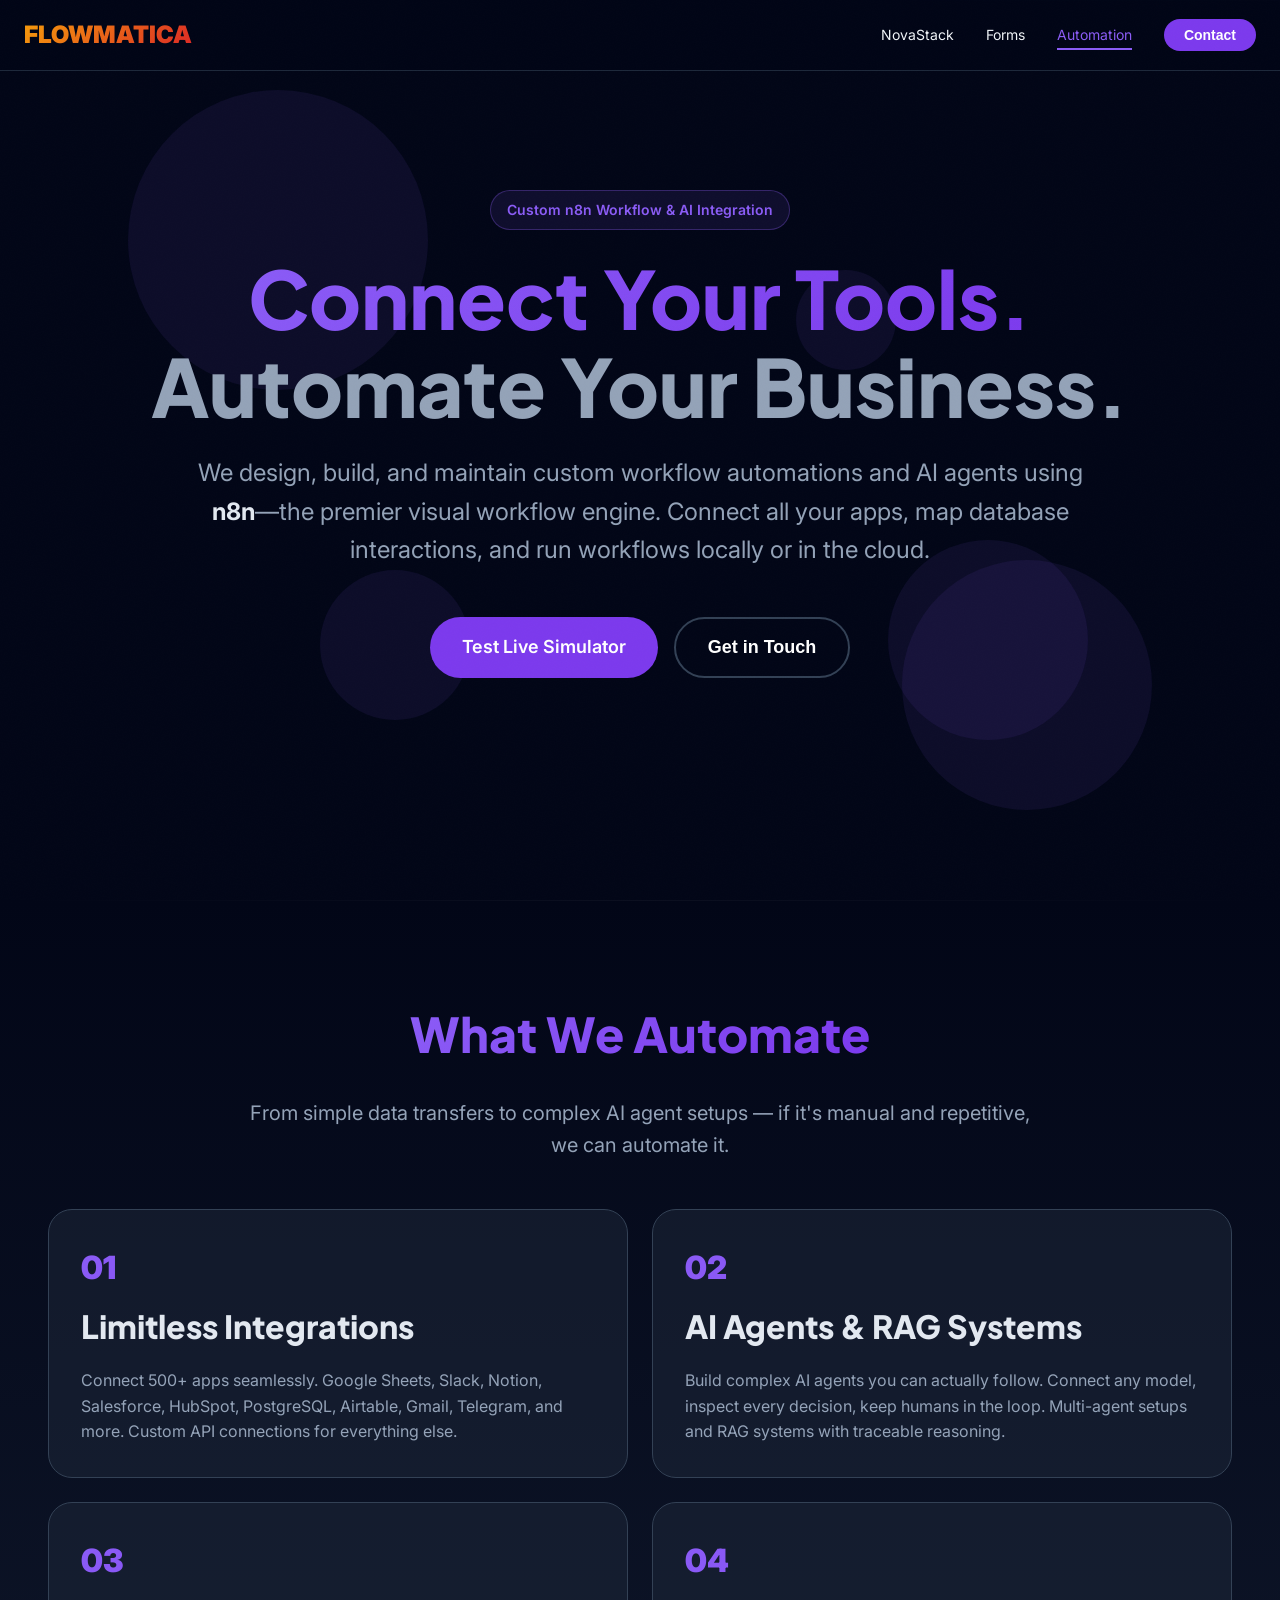
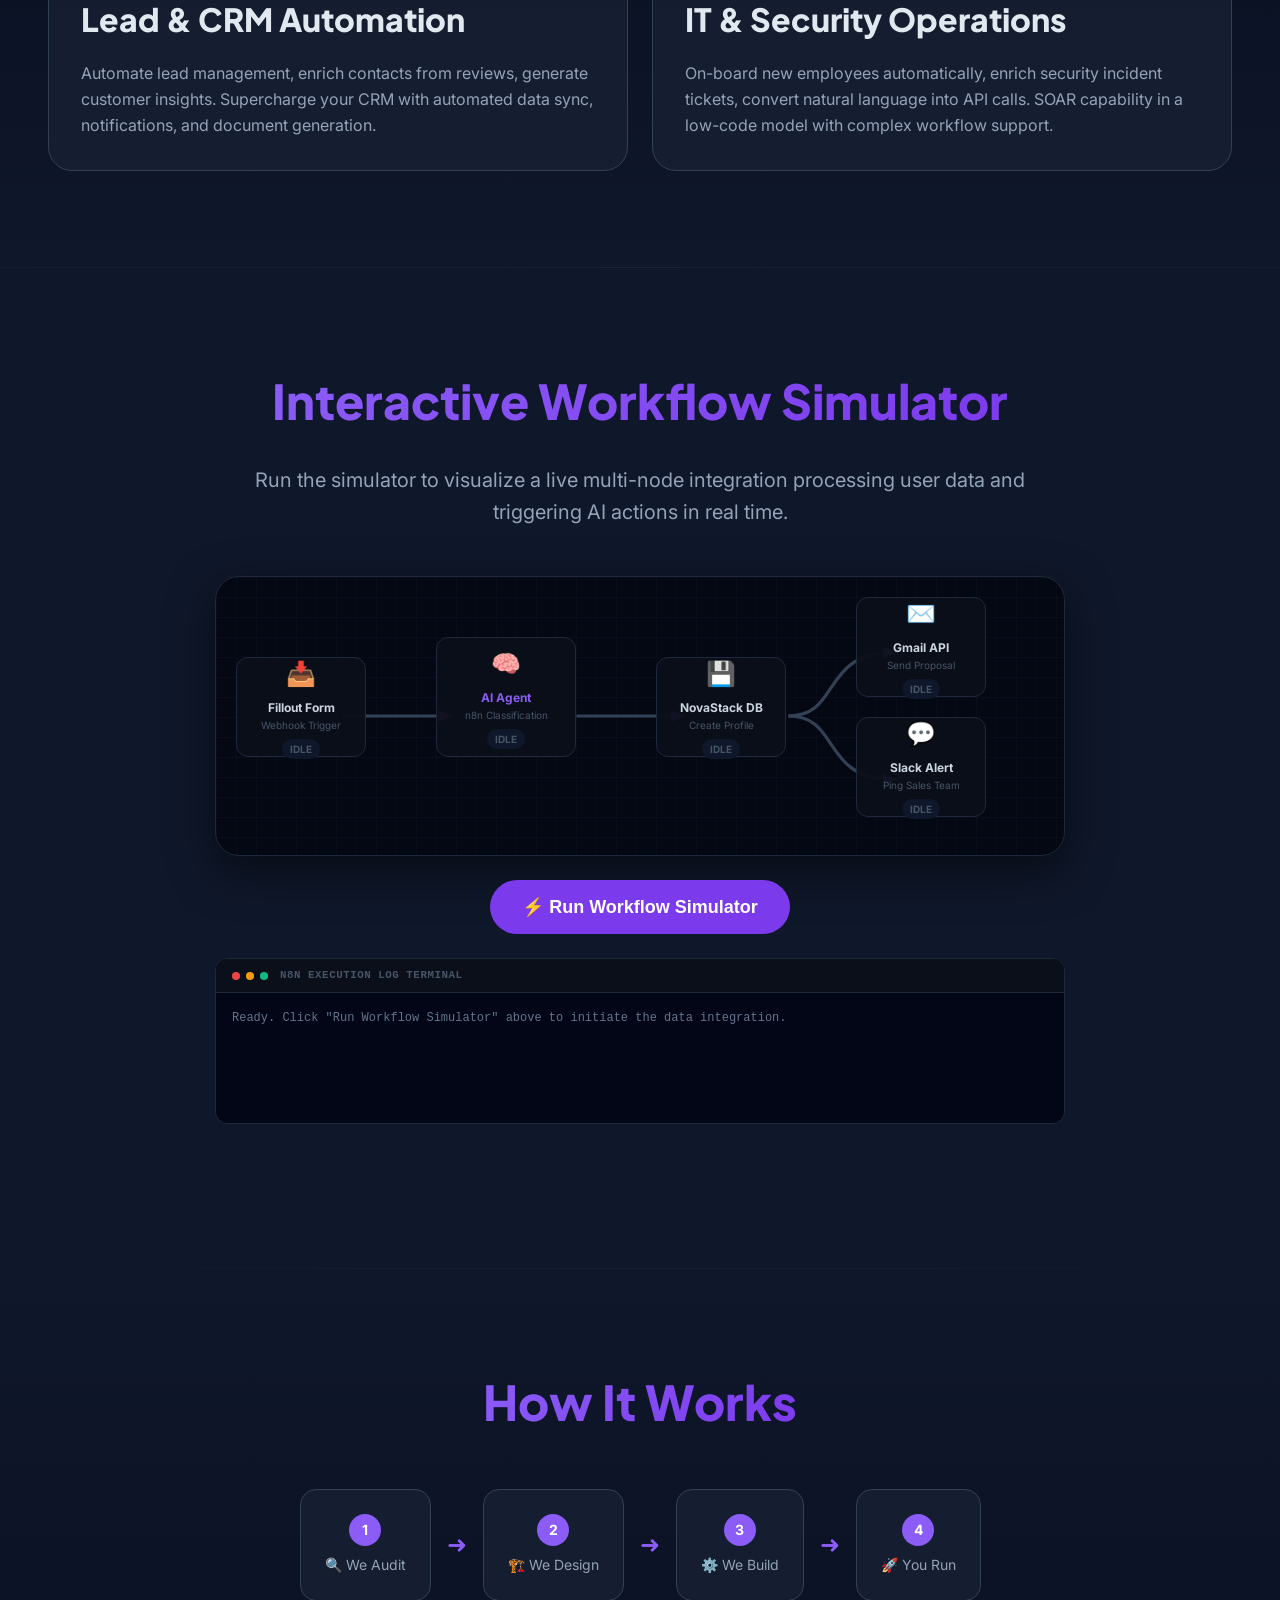
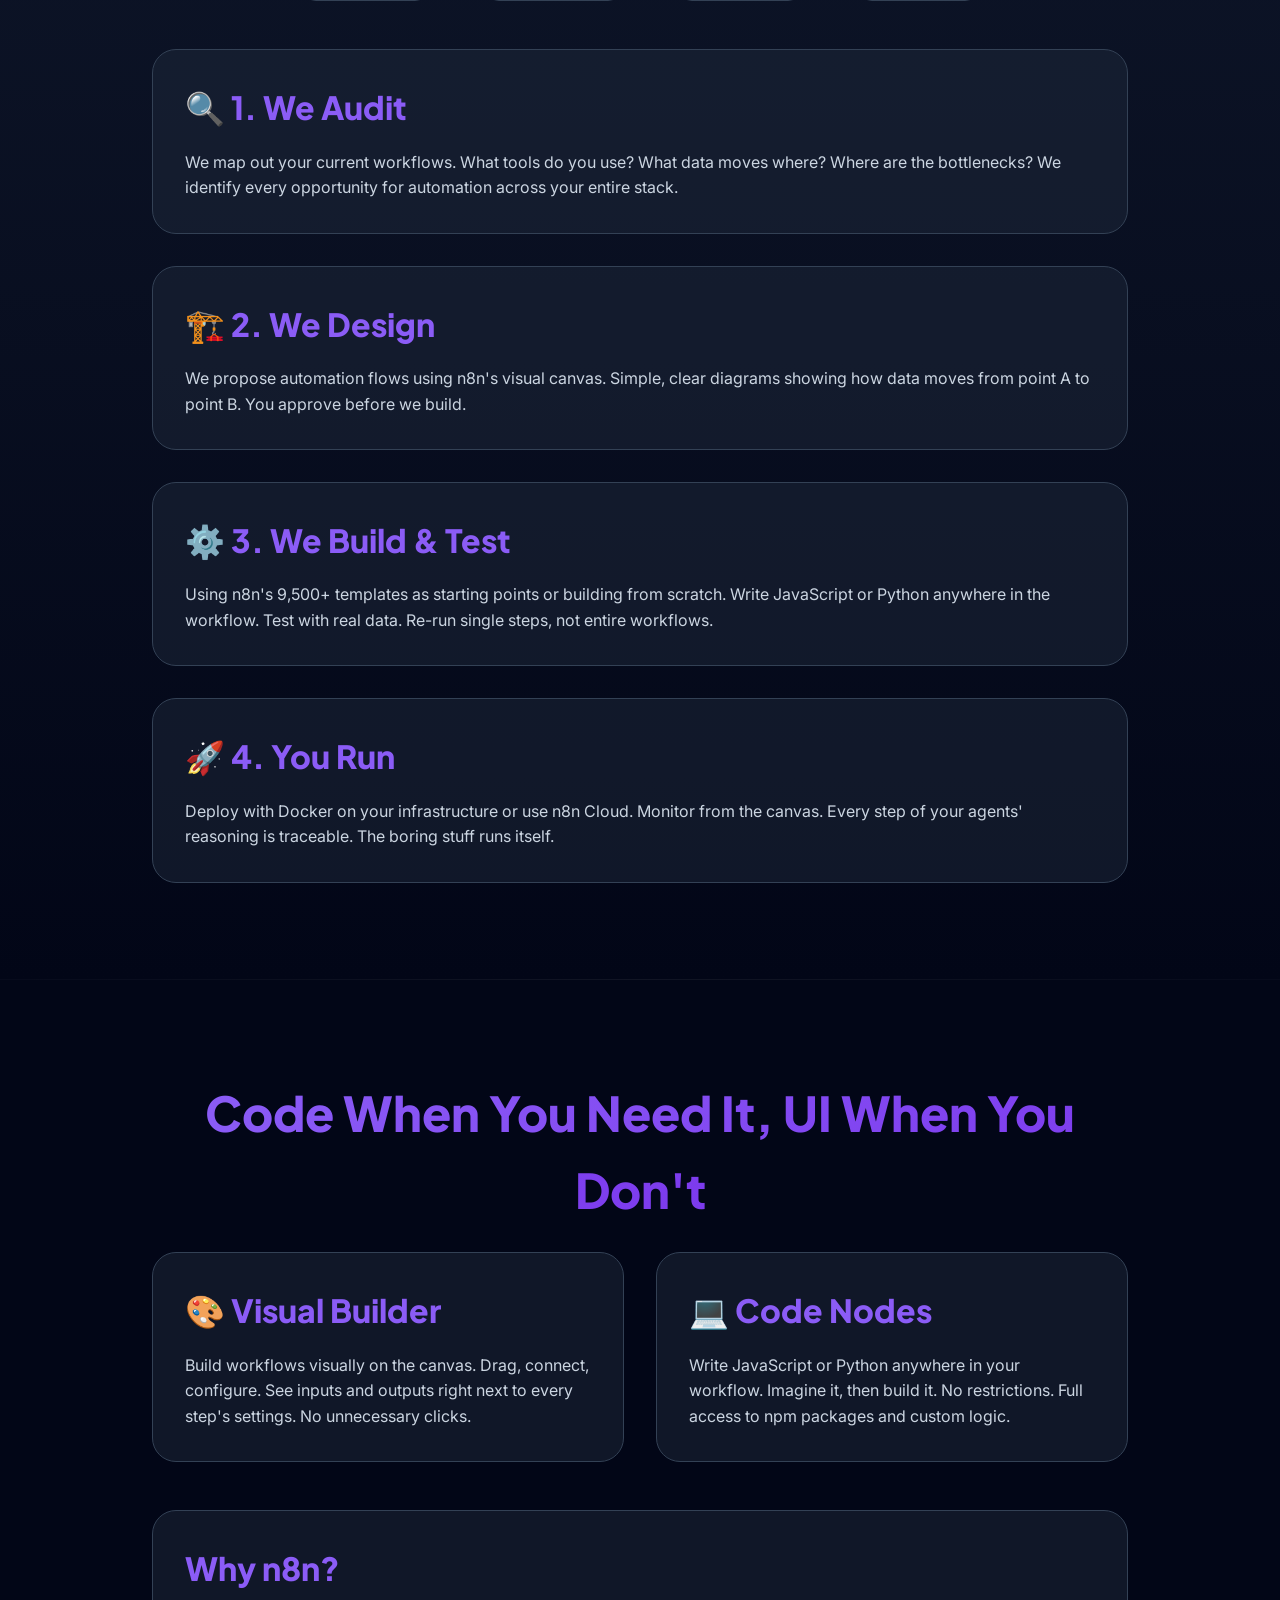
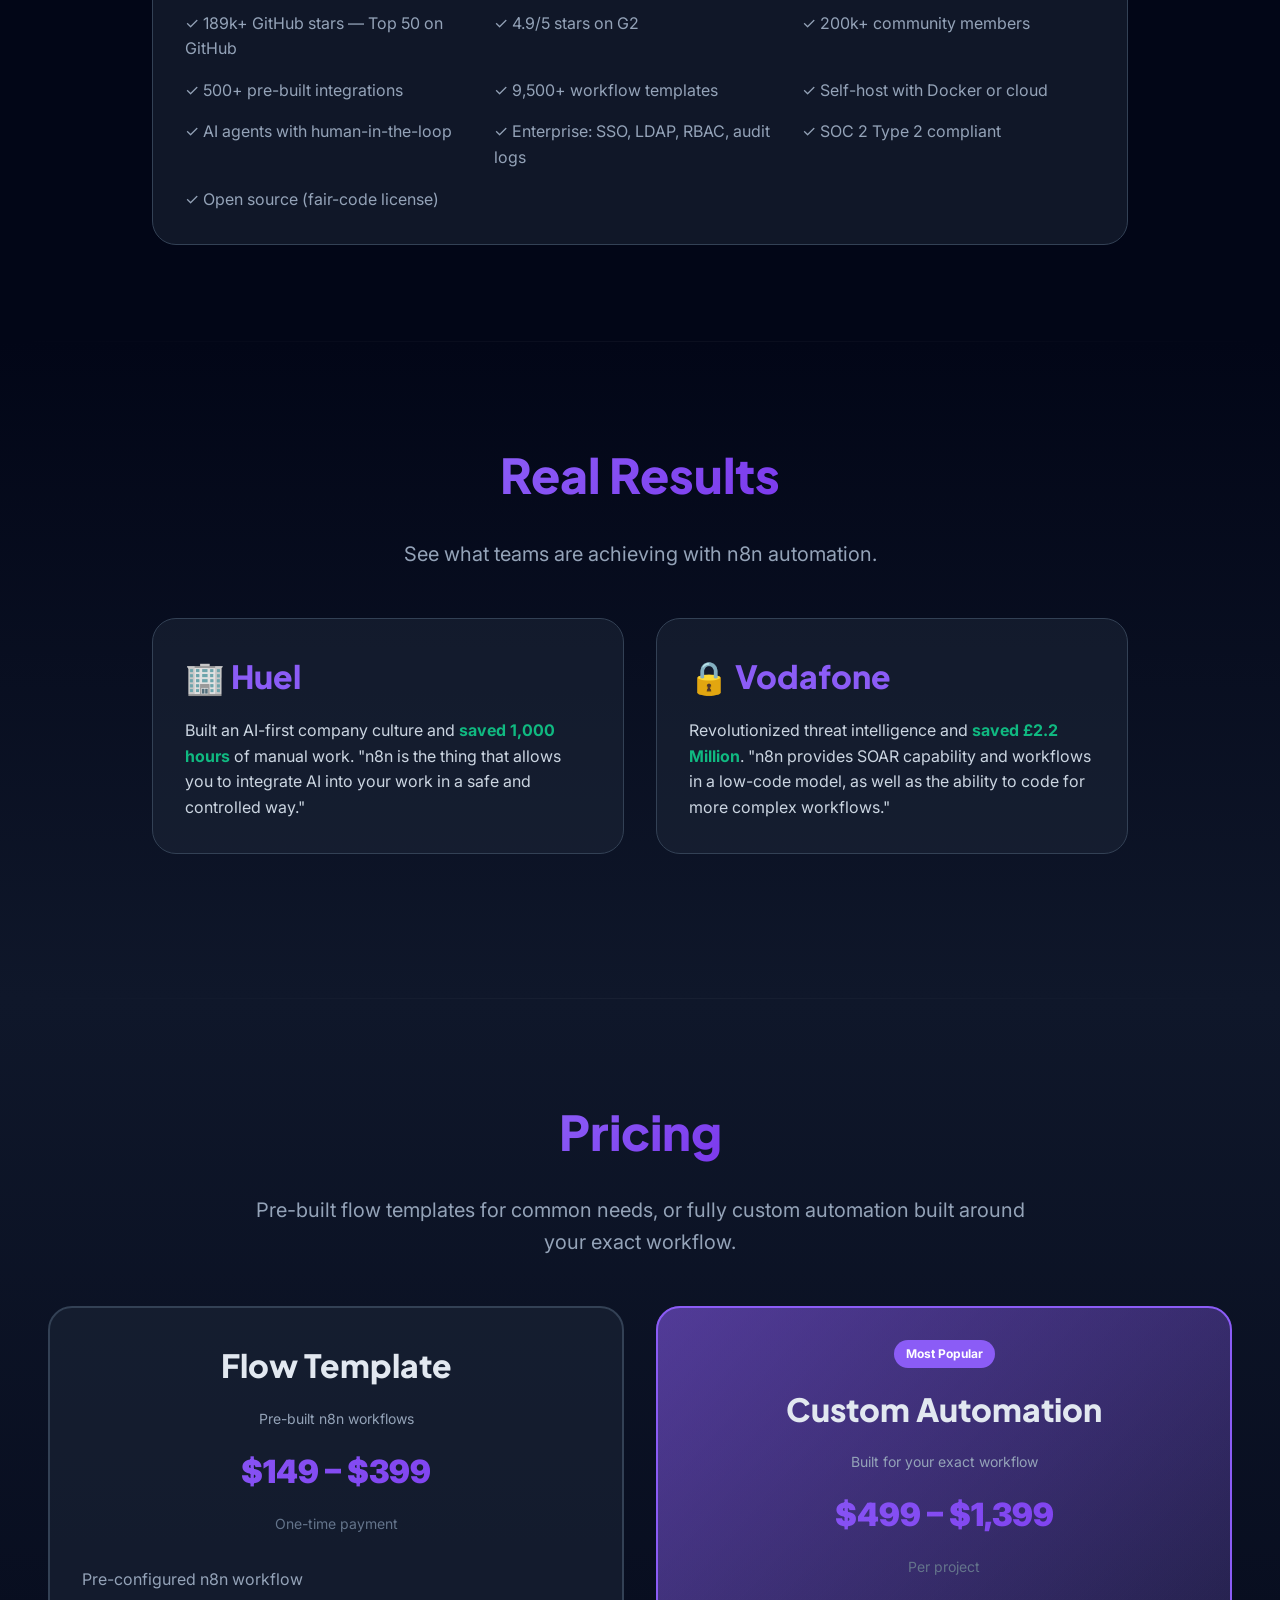
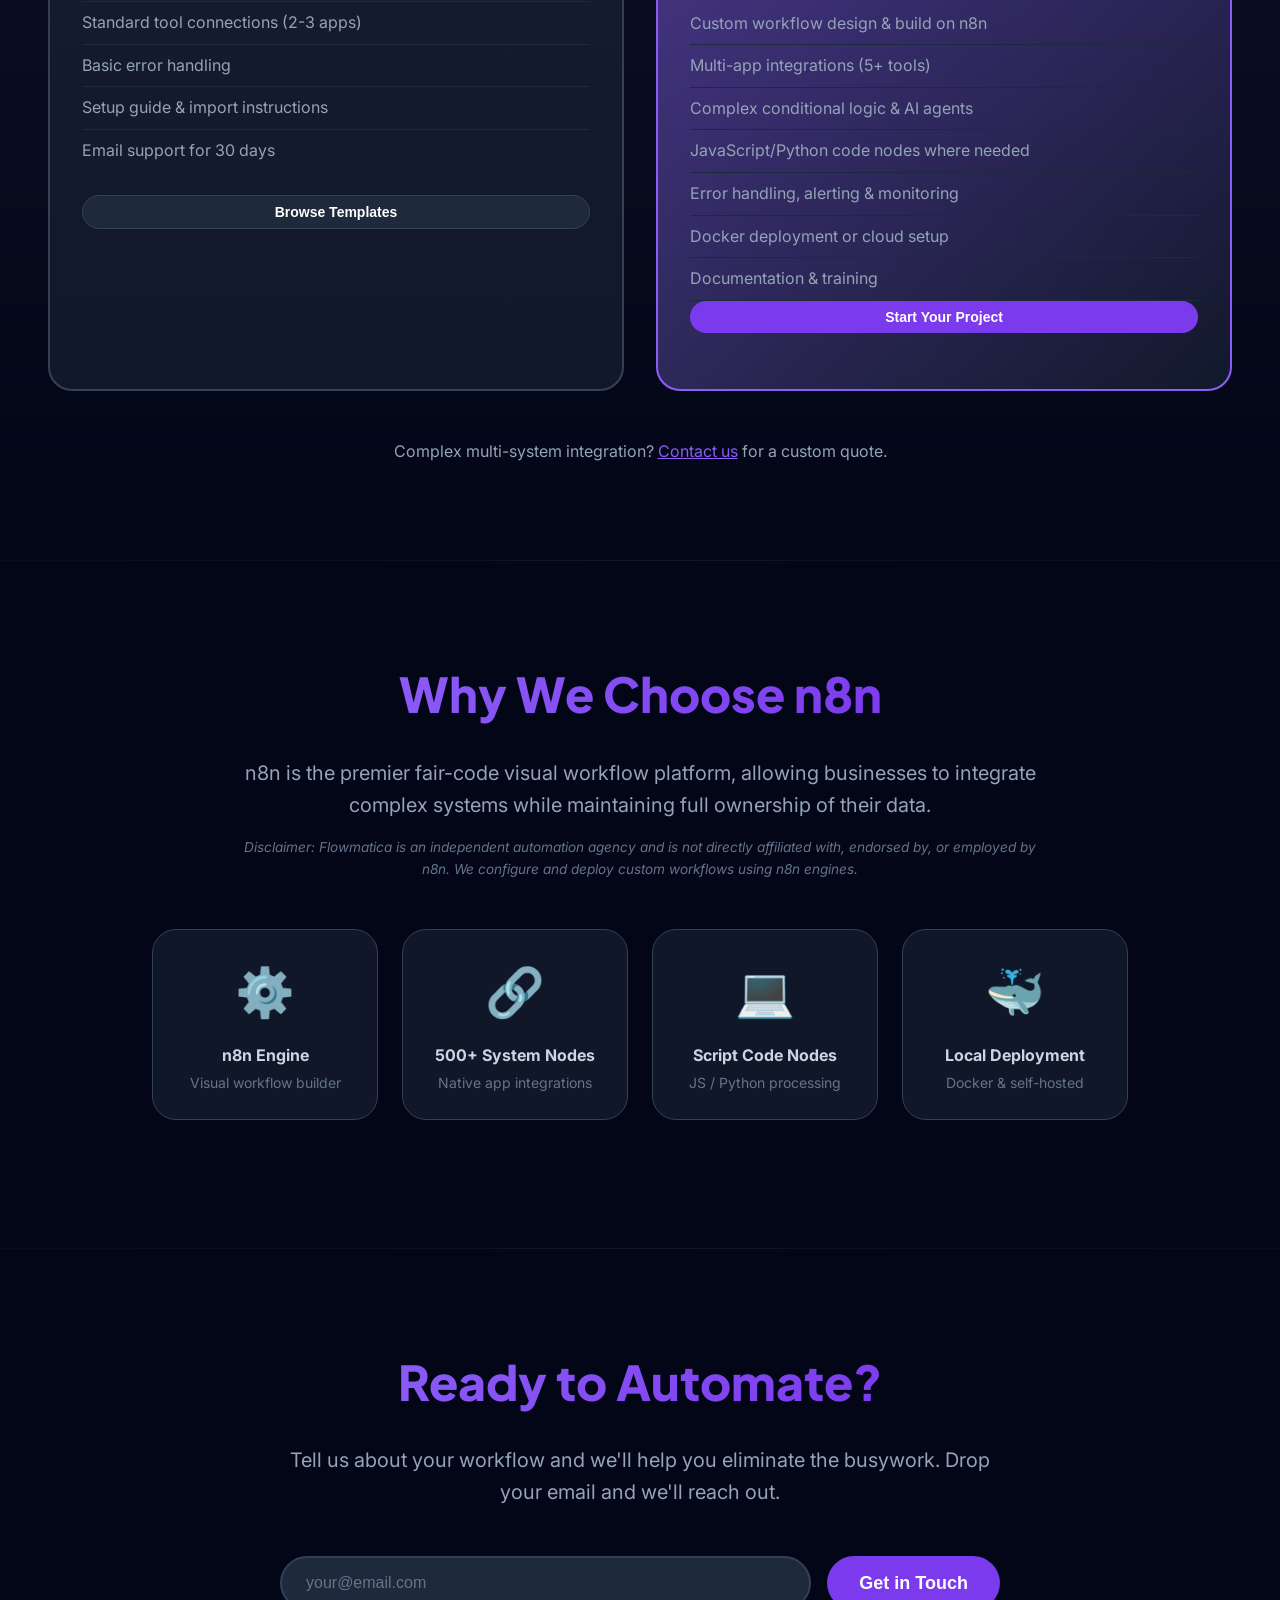
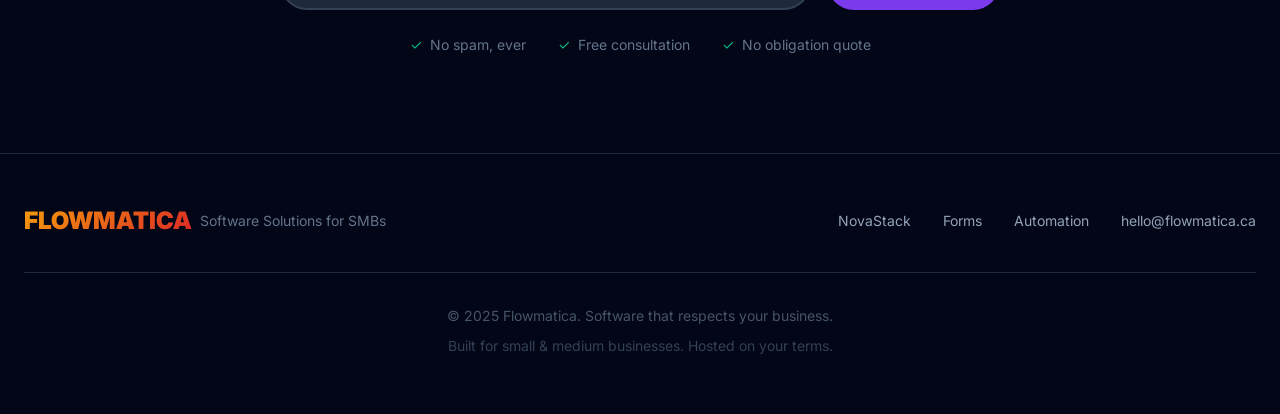
==== commit dbdfa806: "Upscale improvements: display font, testimonials, trust bar, carousel, section depth, hero grid, flo" ====
--- a/automation/index.html
+++ b/automation/index.html
@@ -5,7 +5,13 @@
   <title>Workflow Automation — Flowmatica</title>
   <meta name="viewport" content="width=device-width, initial-scale=1">
   <meta name="description" content="Custom n8n workflow integrations and AI agents. We map, design, build, and deploy self-hosted or cloud automations to connect your business tools.">
-  <link href="https://fonts.googleapis.com/css2?family=Inter:wght@400;600;700;900&display=swap" rel="stylesheet">
+  <meta property="og:title" content="Automation — Flowmatica">
+  <meta property="og:description" content="Workflow automation built on n8n. Connect your tools, eliminate manual tasks, and save hours every week.">
+  <meta property="og:type" content="website">
+  <meta property="og:url" content="https://flowmatica.ca/automation/">
+  <meta name="twitter:card" content="summary_large_image">
+  <link rel="icon" href="data:image/svg+xml,<svg xmlns='http://www.w3.org/2000/svg' viewBox='0 0 100 100'><rect width='100' height='100' rx='20' fill='%23020617'/><text x='50' y='72' font-size='60' font-weight='900' text-anchor='middle' fill='%238b5cf6'>A</text></svg>">
+  <link href="https://fonts.googleapis.com/css2?family=Inter:wght@400;600;700;900&family=Plus+Jakarta+Sans:wght@700;800;900&display=swap" rel="stylesheet">
   <link rel="stylesheet" href="../css/styles.css">
 </head>
 <body>
@@ -410,7 +416,7 @@
             <span class="service-badge">Most Popular</span>
             <h3 style="color: #e2e8f0;">Custom Automation</h3>
             <p style="color: #94a3b8; font-size: 0.875rem;">Built for your exact workflow</p>
-            <div class="service-price">$500 – $3,000</div>
+            <div class="service-price">$499 – $1,399</div>
             <p style="color: #64748b; font-size: 0.875rem;">Per project</p>
           </div>
           <ul class="service-features">
@@ -464,7 +470,7 @@
     </div>
   </section>
 
-  <section id="signup" class="bg-gradient-hero">
+  <section id="signup" class="bg-darker">
     <div class="container-sm">
       <h2><span class="gradient-text reveal">Ready to Automate?</span></h2>
       <p class="section-subtitle reveal reveal-delay-1">Tell us about your workflow and we'll help you eliminate the busywork. Drop your email and we'll reach out.</p>
@@ -497,7 +503,7 @@
         <a href="/novastack/">NovaStack</a>
         <a href="/forms/">Forms</a>
         <a href="/automation/">Automation</a>
-        <a href="mailto:hello@flowmatica.ca">Contact</a>
+        <a href="mailto:hello@flowmatica.ca">hello@flowmatica.ca</a>
       </div>
     </div>
     <div class="footer-bottom">
--- a/css/styles.css
+++ b/css/styles.css
@@ -11,6 +11,18 @@
   line-height: 1.6;
   -webkit-font-smoothing: antialiased;
   overflow-x: hidden;
+}
+
+body::after {
+  content: '';
+  position: fixed;
+  inset: 0;
+  pointer-events: none;
+  z-index: 9999;
+  opacity: 0.015;
+  background-image: url("data:image/svg+xml,%3Csvg viewBox='0 0 256 256' xmlns='http://www.w3.org/2000/svg'%3E%3Cfilter id='n'%3E%3CfeTurbulence type='fractalNoise' baseFrequency='0.85' numOctaves='4' stitchTiles='stitch'/%3E%3C/filter%3E%3Crect width='100%25' height='100%25' filter='url(%23n)'/%3E%3C/svg%3E");
+  background-repeat: repeat;
+  background-size: 256px 256px;
 }
 
 html {
@@ -160,7 +172,7 @@
 .btn-primary:hover {
   background: var(--pillar, #f59e0b);
   transform: scale(1.05);
-  box-shadow: 0 0 20px var(--pillar-glow, rgba(245, 158, 11, 0.4));
+  box-shadow: 0 0 25px var(--pillar-glow, rgba(245, 158, 11, 0.5)), 0 4px 15px rgba(0, 0, 0, 0.3);
 }
 
 .btn-secondary {
@@ -186,6 +198,7 @@
 
 .btn-outline:hover {
   border-color: var(--pillar, #f59e0b);
+  background: var(--pillar-bg, rgba(245, 158, 11, 0.1));
   box-shadow: 0 0 20px var(--pillar-glow, rgba(245, 158, 11, 0.2));
 }
 
@@ -256,9 +269,13 @@
   content: '';
   position: absolute;
   inset: 0;
-  background: radial-gradient(circle at 50% 50%, var(--pillar-bg, rgba(245, 158, 11, 0.1)), transparent 50%);
+  background: 
+    radial-gradient(circle at 50% 50%, var(--pillar-bg, rgba(245, 158, 11, 0.12)), transparent 50%),
+    linear-gradient(rgba(255,255,255,0.015) 1px, transparent 1px),
+    linear-gradient(90deg, rgba(255,255,255,0.015) 1px, transparent 1px);
+  background-size: 200% 200%, 60px 60px, 60px 60px;
   animation: gradientShift 8s ease infinite;
-  background-size: 200% 200%;
+  pointer-events: none;
 }
 
 .hero-content {
@@ -347,10 +364,33 @@
 }
 
 h1 {
+  font-family: 'Plus Jakarta Sans', 'Inter', -apple-system, sans-serif;
   font-size: clamp(2.5rem, 7vw, 5rem);
   font-weight: 900;
   line-height: 1.1;
   margin-bottom: 1.5rem;
+}
+
+h2 {
+  font-family: 'Plus Jakarta Sans', 'Inter', -apple-system, sans-serif;
+  font-size: clamp(2rem, 5vw, 3rem);
+  font-weight: 900;
+  text-align: center;
+  margin-bottom: 1.5rem;
+}
+
+h3 {
+  font-family: 'Plus Jakarta Sans', 'Inter', -apple-system, sans-serif;
+  font-size: clamp(1.5rem, 3vw, 2rem);
+  font-weight: 900;
+  margin-bottom: 1rem;
+}
+
+.gradient-text {
+  background: linear-gradient(135deg, var(--pillar, #f59e0b) 0%, var(--pillar-dark, #d97706) 100%);
+  -webkit-background-clip: text;
+  -webkit-text-fill-color: transparent;
+  background-clip: text;
 }
 
 .gradient-text {
@@ -408,9 +448,33 @@
   margin-top: 0.5rem;
 }
 
-/* Sections */
+/* Section depth and transitions */
 section {
   padding: 4rem 1.5rem;
+  position: relative;
+}
+
+section::before {
+  content: '';
+  position: absolute;
+  top: 0;
+  left: 0;
+  right: 0;
+  height: 1px;
+  background: linear-gradient(90deg, transparent, rgba(255,255,255,0.04), transparent);
+  pointer-events: none;
+}
+
+.bg-dark, .bg-darker, .bg-gradient-1, .bg-gradient-2 {
+  position: relative;
+}
+
+.bg-dark::after, .bg-darker::after {
+  content: '';
+  position: absolute;
+  inset: 0;
+  pointer-events: none;
+  box-shadow: inset 0 1px 0 rgba(255,255,255,0.02);
 }
 
 @media (min-width: 768px) {
@@ -1061,41 +1125,264 @@
   color: #64748b;
 }
 
-/* Screenshots */
-.screenshot-grid {
-  display: flex;
-  flex-direction: column;
+/* Testimonial Grid */
+.testimonial-grid {
+  display: grid;
+  gap: 2rem;
+  margin: 3rem 0;
+}
+
+@media (min-width: 768px) {
+  .testimonial-grid {
+    grid-template-columns: repeat(3, 1fr);
+  }
+}
+
+.testimonial-card {
+  background: rgba(30, 41, 59, 0.5);
+  border: 1px solid #334155;
+  border-radius: 1.5rem;
+  padding: 2rem;
+  transition: all 0.4s cubic-bezier(0.175, 0.885, 0.32, 1.275);
+}
+
+.testimonial-card:hover {
+  border-color: var(--pillar, #f59e0b);
+  transform: translateY(-6px);
+  box-shadow: 0 15px 40px var(--pillar-glow, rgba(245, 158, 11, 0.15));
+}
+
+.testimonial-stars {
+  color: #f59e0b;
+  font-size: 1.25rem;
+  margin-bottom: 1rem;
+  letter-spacing: 2px;
+}
+
+.testimonial-text {
+  color: #cbd5e1;
+  font-size: 0.9375rem;
+  line-height: 1.7;
+  margin-bottom: 1.5rem;
+  font-style: italic;
+}
+
+.testimonial-author {
+  display: flex;
   align-items: center;
+  gap: 0.75rem;
+}
+
+.testimonial-avatar {
+  width: 40px;
+  height: 40px;
+  border-radius: 50%;
+  display: flex;
+  align-items: center;
+  justify-content: center;
+  color: white;
+  font-weight: 700;
+  font-size: 1rem;
+  flex-shrink: 0;
+}
+
+.testimonial-name {
+  font-weight: 700;
+  color: #e2e8f0;
+  font-size: 0.875rem;
+}
+
+.testimonial-role {
+  font-size: 0.75rem;
+  color: #64748b;
+  margin-top: 2px;
+}
+
+/* Trust Bar */
+.trust-grid {
+  display: grid;
+  grid-template-columns: repeat(2, 1fr);
   gap: 2rem;
-  margin-top: 3rem;
-}
-
-.screenshot-item {
-  background: #1e293b;
-  border-radius: 0.75rem;
+  text-align: center;
+}
+
+@media (min-width: 768px) {
+  .trust-grid {
+    grid-template-columns: repeat(4, 1fr);
+  }
+}
+
+.trust-item {
+  padding: 1.5rem;
+}
+
+.trust-number {
+  font-family: 'Plus Jakarta Sans', 'Inter', -apple-system, sans-serif;
+  font-size: 2.5rem;
+  font-weight: 900;
+  background: linear-gradient(135deg, var(--pillar, #f59e0b) 0%, var(--pillar-dark, #d97706) 100%);
+  -webkit-background-clip: text;
+  -webkit-text-fill-color: transparent;
+  background-clip: text;
+  margin-bottom: 0.5rem;
+}
+
+.trust-label {
+  font-size: 0.875rem;
+  color: #64748b;
+  font-weight: 600;
+}
+
+/* Floating CTA */
+.floating-cta {
+  position: fixed;
+  bottom: 2rem;
+  right: 2rem;
+  width: 56px;
+  height: 56px;
+  border-radius: 50%;
+  background: var(--pillar, #f59e0b);
+  color: white;
+  display: flex;
+  align-items: center;
+  justify-content: center;
+  font-size: 1.5rem;
+  box-shadow: 0 4px 20px var(--pillar-glow, rgba(245, 158, 11, 0.4));
+  z-index: 999;
+  text-decoration: none;
+  transition: all 0.3s cubic-bezier(0.175, 0.885, 0.32, 1.275);
+  animation: floatCta 3s ease-in-out infinite;
+}
+
+.floating-cta:hover {
+  transform: scale(1.15);
+  box-shadow: 0 8px 30px var(--pillar-glow, rgba(245, 158, 11, 0.6));
+}
+
+@keyframes floatCta {
+  0%, 100% { transform: translateY(0); }
+  50% { transform: translateY(-8px); }
+}
+
+@media (max-width: 768px) {
+  .floating-cta {
+    bottom: 1.5rem;
+    right: 1.5rem;
+    width: 48px;
+    height: 48px;
+    font-size: 1.25rem;
+  }
+}
+
+/* Carousel */
+.carousel-container {
+  position: relative;
+  max-width: 800px;
+  margin: 3rem auto;
+  border-radius: 1rem;
   overflow: hidden;
+  box-shadow: 0 15px 40px rgba(0, 0, 0, 0.4);
+}
+
+.carousel-track {
+  display: flex;
+  transition: transform 0.5s cubic-bezier(0.25, 0.46, 0.45, 0.94);
+  will-change: transform;
+}
+
+.carousel-slide {
+  min-width: 100%;
+  position: relative;
+}
+
+.carousel-slide img {
   width: 100%;
-  max-width: 900px;
-  box-shadow: 0 8px 20px rgba(0, 0, 0, 0.3);
-  transition: transform 0.25s ease, box-shadow 0.25s ease;
-}
-
-.screenshot-item:hover {
-  transform: translateY(-4px);
-  box-shadow: 0 12px 30px rgba(0, 0, 0, 0.4);
-}
-
-.screenshot-item img {
-  width: 100%;
-  height: 500px;
+  height: 400px;
   object-fit: cover;
+  object-position: top;
   display: block;
+  cursor: zoom-in;
+}
+
+@media (min-width: 768px) {
+  .carousel-slide img {
+    height: 500px;
+  }
+}
+
+.carousel-caption {
+  position: absolute;
+  bottom: 0;
+  left: 0;
+  right: 0;
+  padding: 1rem 1.5rem;
+  background: linear-gradient(transparent, rgba(2, 6, 23, 0.9));
+  color: #e2e8f0;
+  font-weight: 700;
+  font-size: 0.9375rem;
+}
+
+.carousel-arrow {
+  position: absolute;
+  top: 50%;
+  transform: translateY(-50%);
+  width: 44px;
+  height: 44px;
+  border-radius: 50%;
+  background: rgba(2, 6, 23, 0.7);
+  border: 1px solid rgba(255,255,255,0.1);
+  color: white;
+  font-size: 1.25rem;
+  cursor: pointer;
+  display: flex;
+  align-items: center;
+  justify-content: center;
+  transition: all 0.3s;
+  z-index: 10;
+  backdrop-filter: blur(8px);
+}
+
+.carousel-arrow:hover {
+  background: rgba(2, 6, 23, 0.9);
+  border-color: var(--pillar, #3b82f6);
+  box-shadow: 0 0 15px var(--pillar-glow, rgba(59, 130, 246, 0.3));
+}
+
+.carousel-arrow-left { left: 1rem; }
+.carousel-arrow-right { right: 1rem; }
+
+.carousel-dots {
+  display: flex;
+  justify-content: center;
+  gap: 0.5rem;
+  padding: 1rem;
+  background: rgba(2, 6, 23, 0.5);
+}
+
+.carousel-dot {
+  width: 10px;
+  height: 10px;
+  border-radius: 50%;
+  background: #334155;
+  border: none;
+  cursor: pointer;
+  transition: all 0.3s;
+}
+
+.carousel-dot.active {
+  background: var(--pillar, #3b82f6);
+  box-shadow: 0 0 8px var(--pillar-glow, rgba(59, 130, 246, 0.4));
+}
+
+.carousel-dot:hover {
+  background: #475569;
 }
 
 .caption {
   text-align: center;
   padding: 0.75rem;
-  font-size: 1rem;
+  font-size: 0.875rem;
+  font-weight: 600;
   color: #cbd5e1;
   background: rgba(15, 23, 42, 0.9);
 }
@@ -1432,10 +1719,6 @@
   background: linear-gradient(180deg, #0f172a 0%, #020617 100%);
 }
 
-.bg-gradient-hero {
-  background: linear-gradient(135deg, rgba(120, 53, 15, 0.3) 0%, rgba(220, 38, 38, 0.3) 100%);
-}
-
 /* Scroll Reveal Animations */
 .reveal {
   opacity: 0;
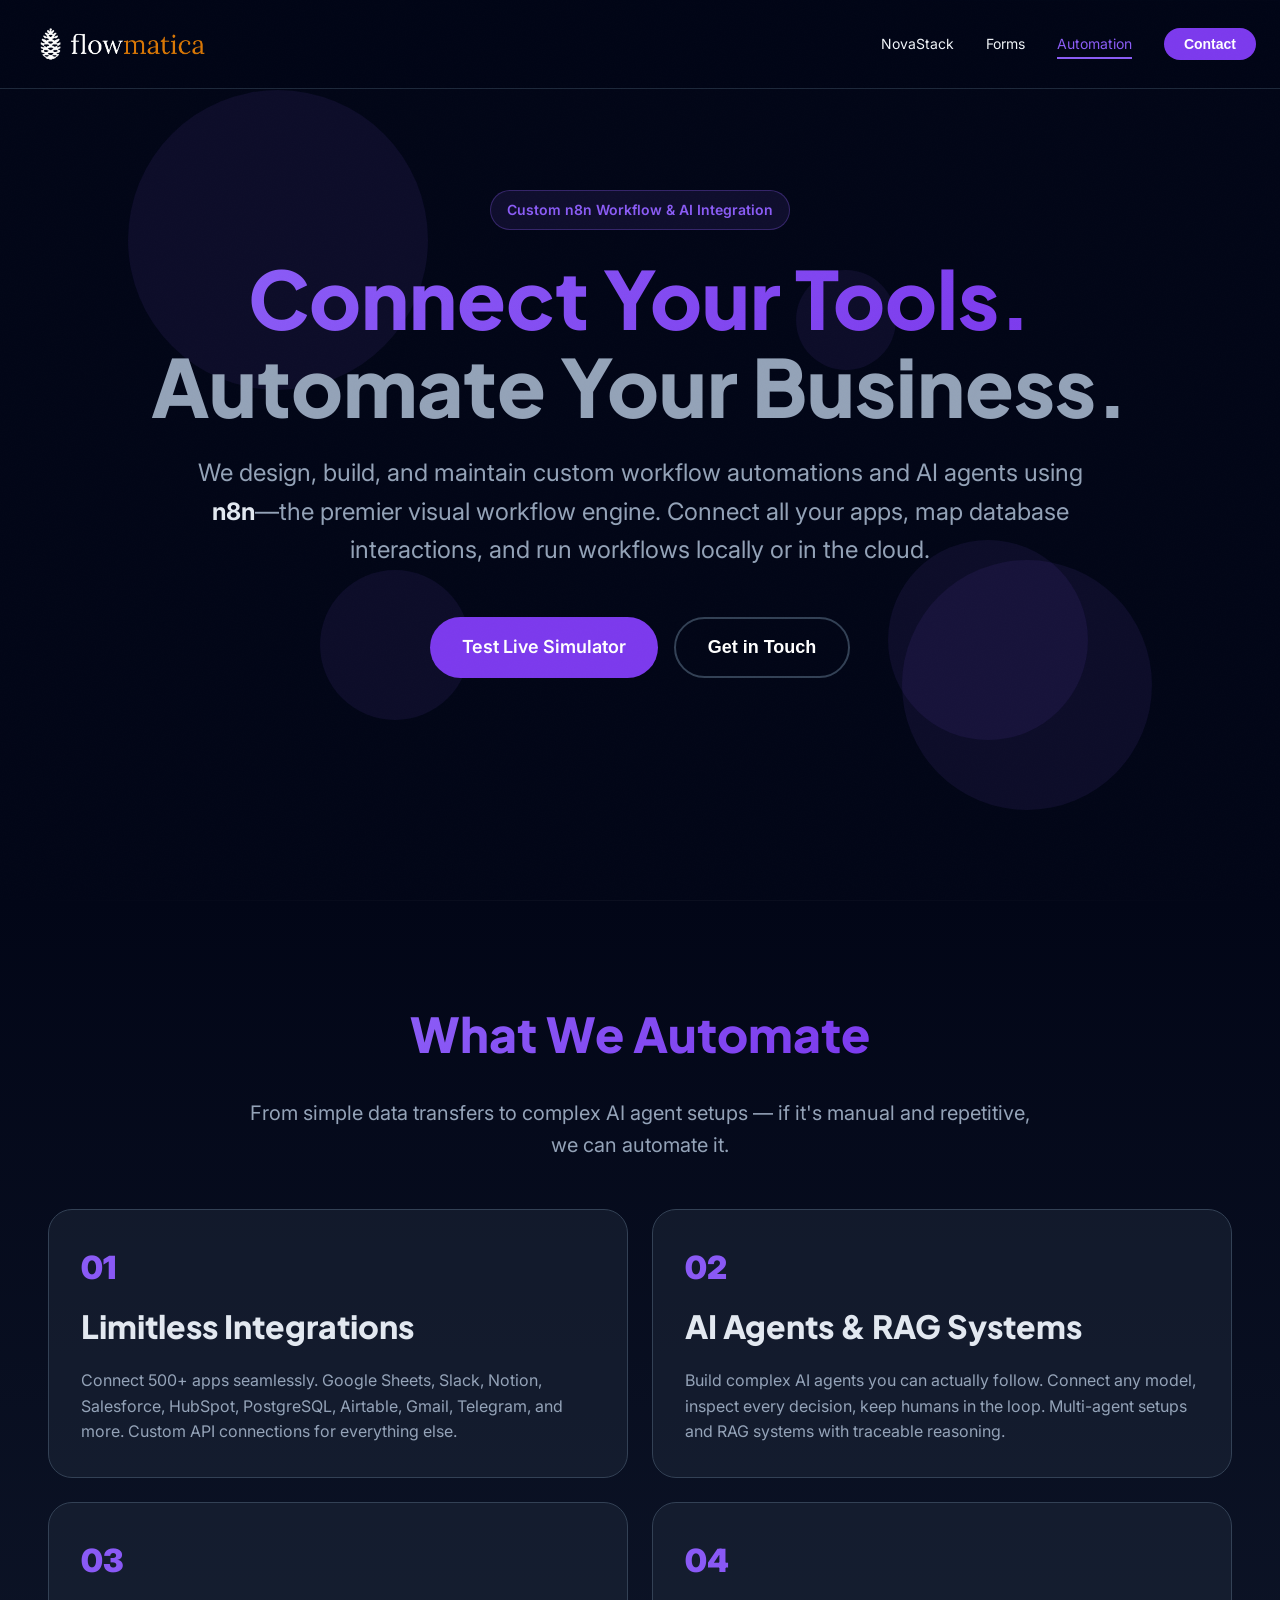
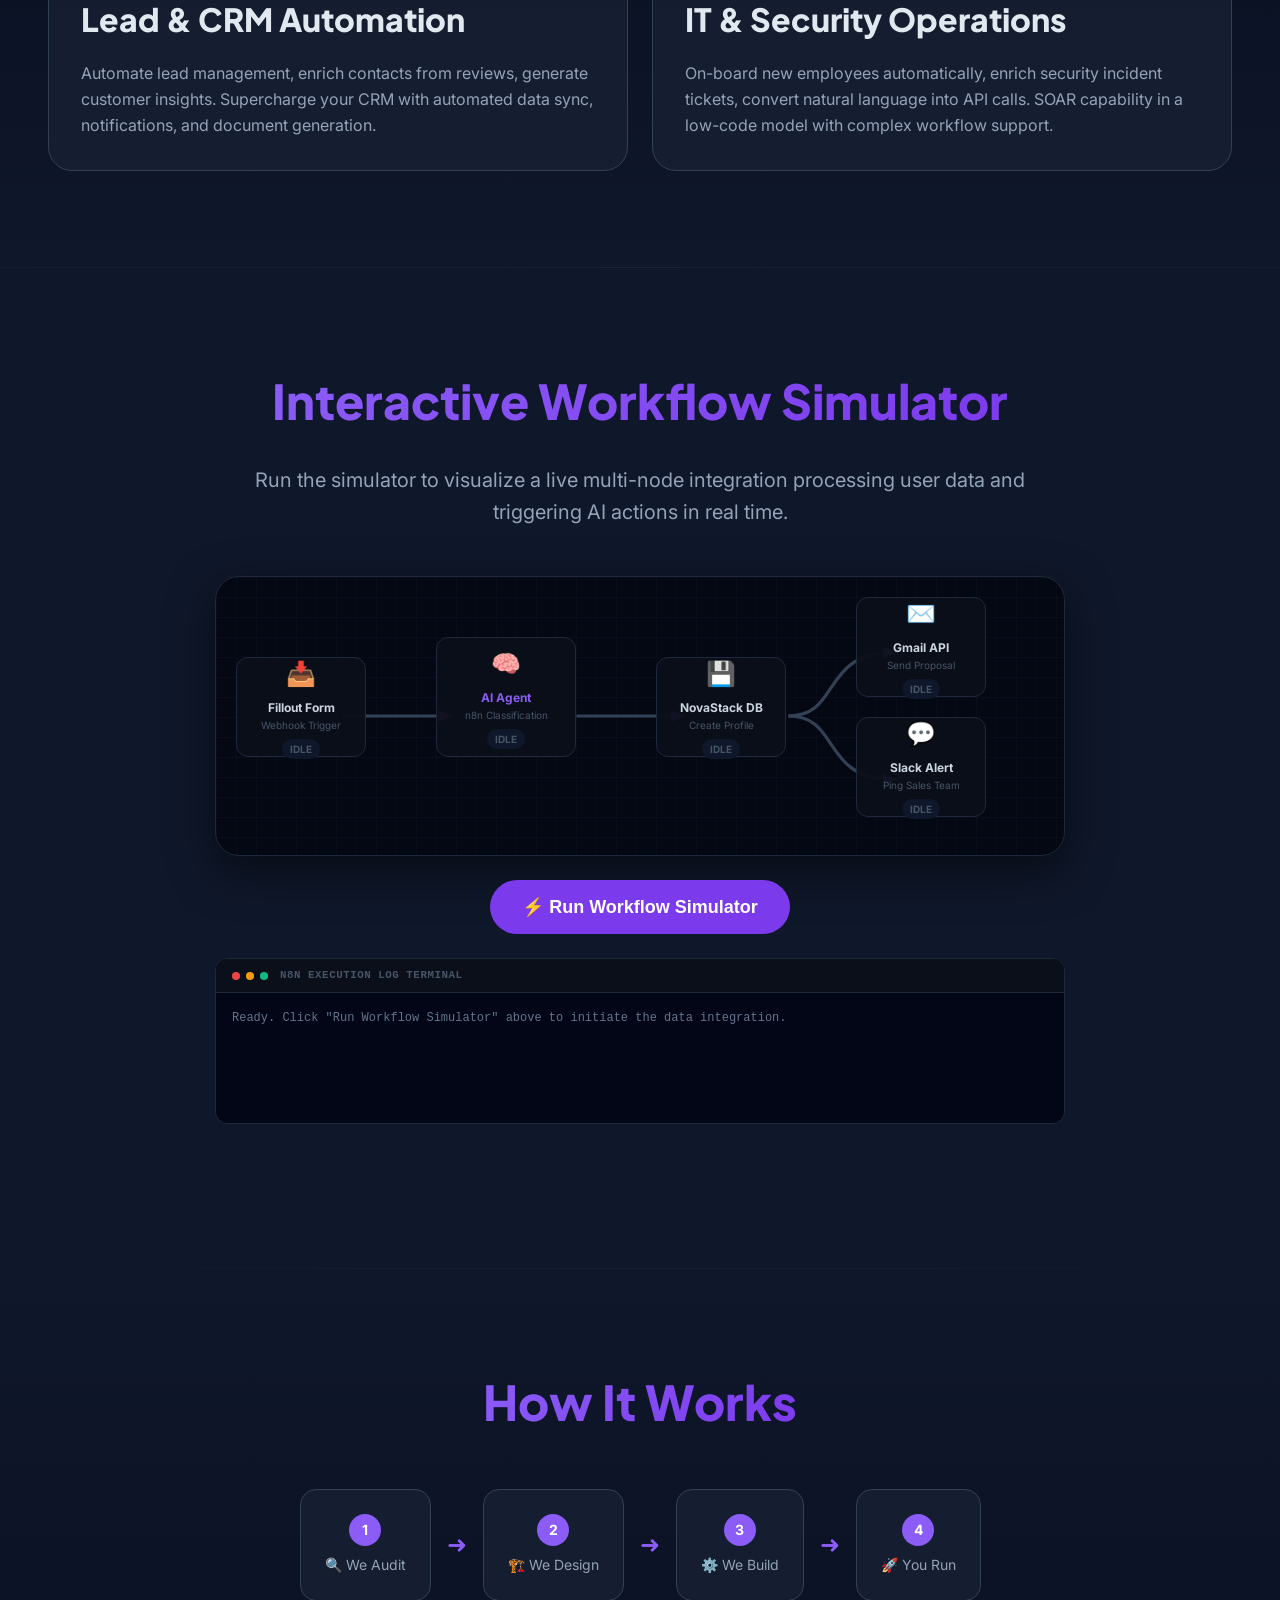
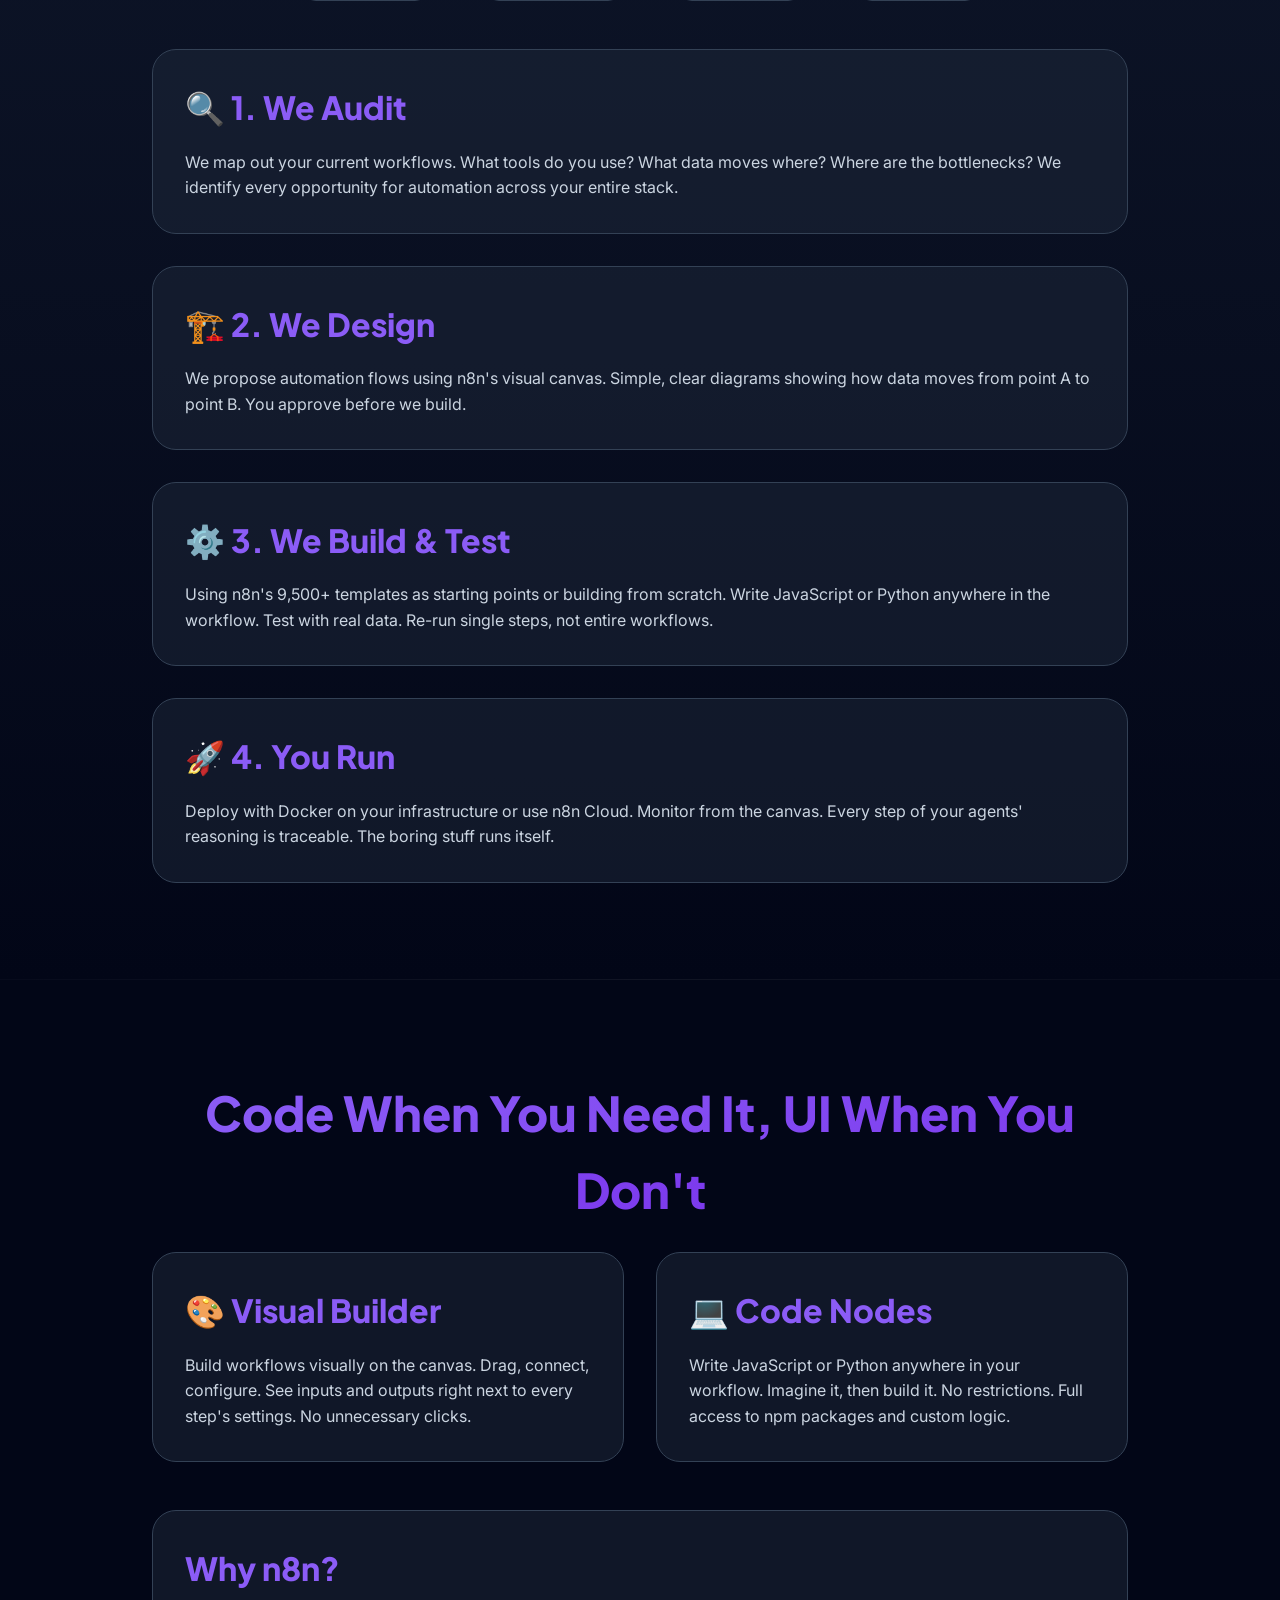
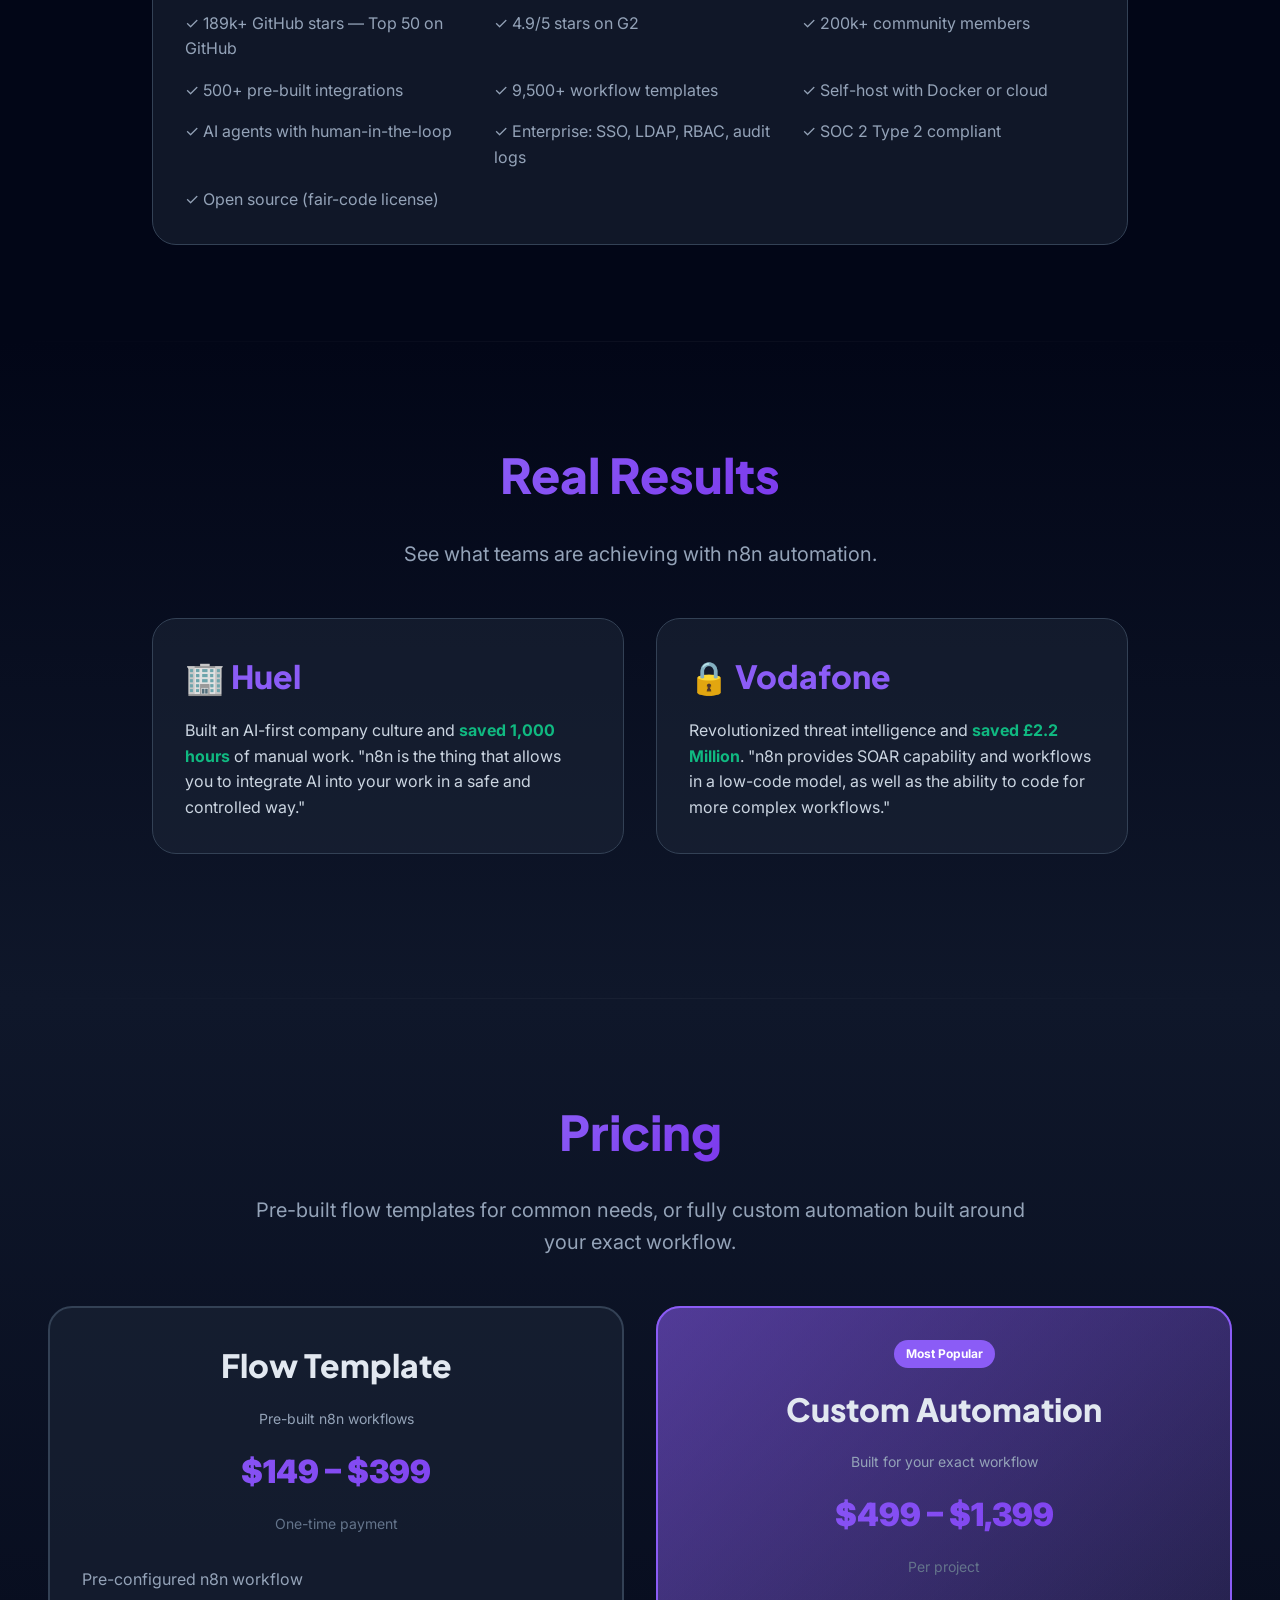
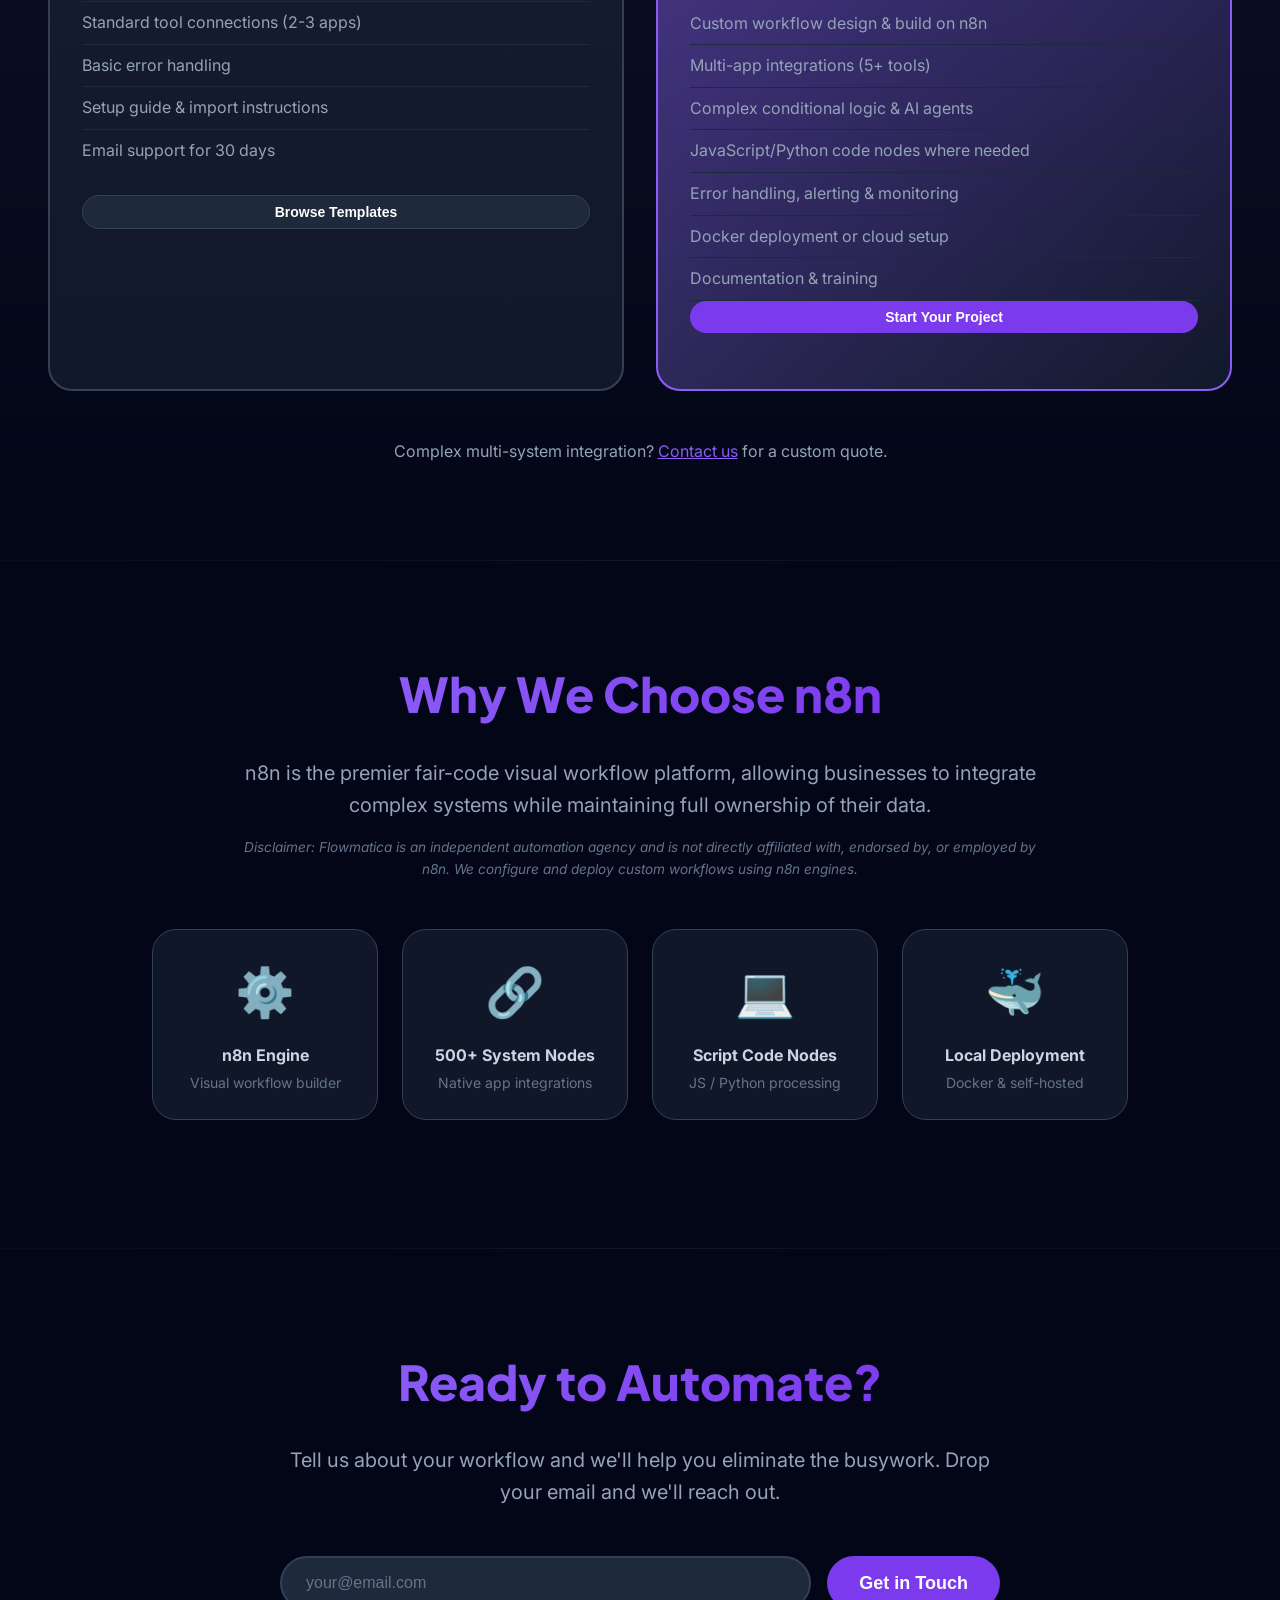
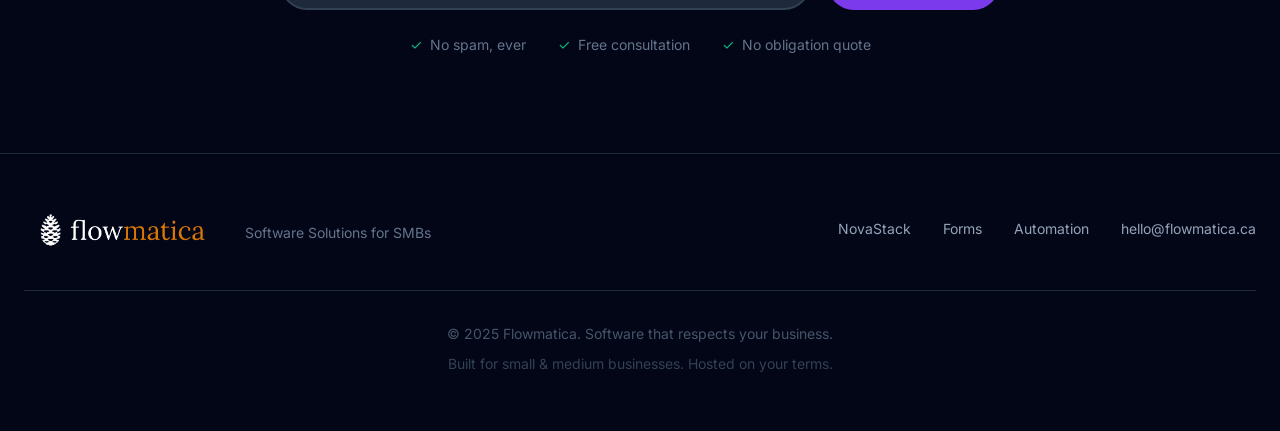
==== commit e4f5a10a: "feat(ui): replace text logo with image and refine footer alignment" ====
--- a/automation/index.html
+++ b/automation/index.html
@@ -17,7 +17,9 @@
 <body>
   <nav id="nav">
     <div class="nav-content">
-      <a href="/" class="logo">FLOWMATICA</a>
+      <a href="/" class="logo">
+        <img src="/flowmatica-DARK-transparent.png" alt="Flowmatica">
+      </a>
       <div class="nav-links">
         <a href="/novastack/">NovaStack</a>
         <a href="/forms/">Forms</a>
@@ -495,9 +497,11 @@
 
   <footer>
     <div class="footer-content">
-      <div style="display: flex; align-items: center; gap: 0.5rem;">
-        <a href="/" class="logo">FLOWMATICA</a>
-        <span style="color: #64748b; font-size: 0.875rem;">Software Solutions for SMBs</span>
+      <div style="display: flex; align-items: center; gap: 1.5rem; flex-wrap: nowrap;">
+        <a href="/" class="logo">
+          <img src="/flowmatica-DARK-transparent.png" alt="Flowmatica">
+        </a>
+        <span style="color: #64748b; font-size: 0.875rem; transform: translateY(4px);">Software Solutions for SMBs</span>
       </div>
       <div class="footer-links">
         <a href="/novastack/">NovaStack</a>
--- a/css/styles.css
+++ b/css/styles.css
@@ -106,13 +106,15 @@
 }
 
 .logo {
-  font-size: 1.5rem;
-  font-weight: 900;
-  background: linear-gradient(135deg, #f59e0b 0%, #dc2626 100%);
-  -webkit-background-clip: text;
-  -webkit-text-fill-color: transparent;
-  background-clip: text;
+  display: flex;
+  align-items: center;
   text-decoration: none;
+}
+
+.logo img {
+  height: 56px;
+  width: auto;
+  display: block;
 }
 
 .nav-links {
